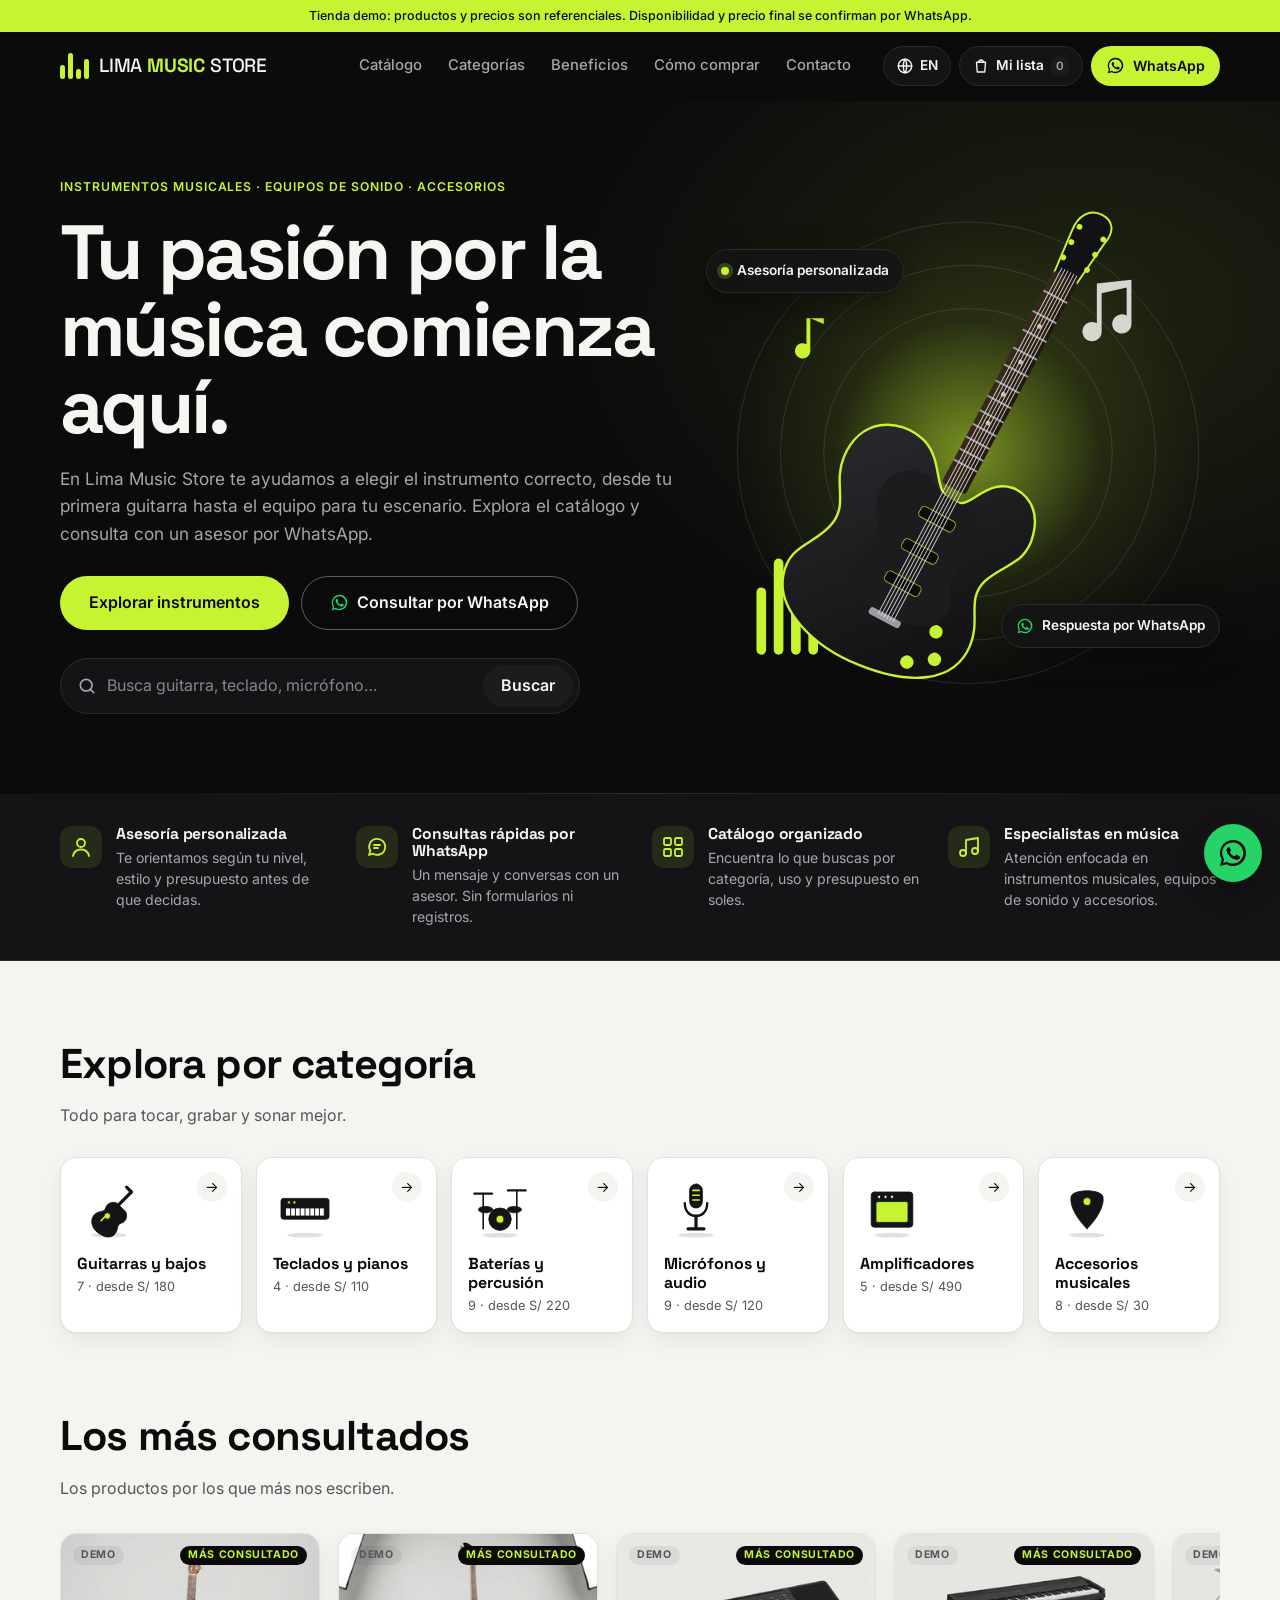
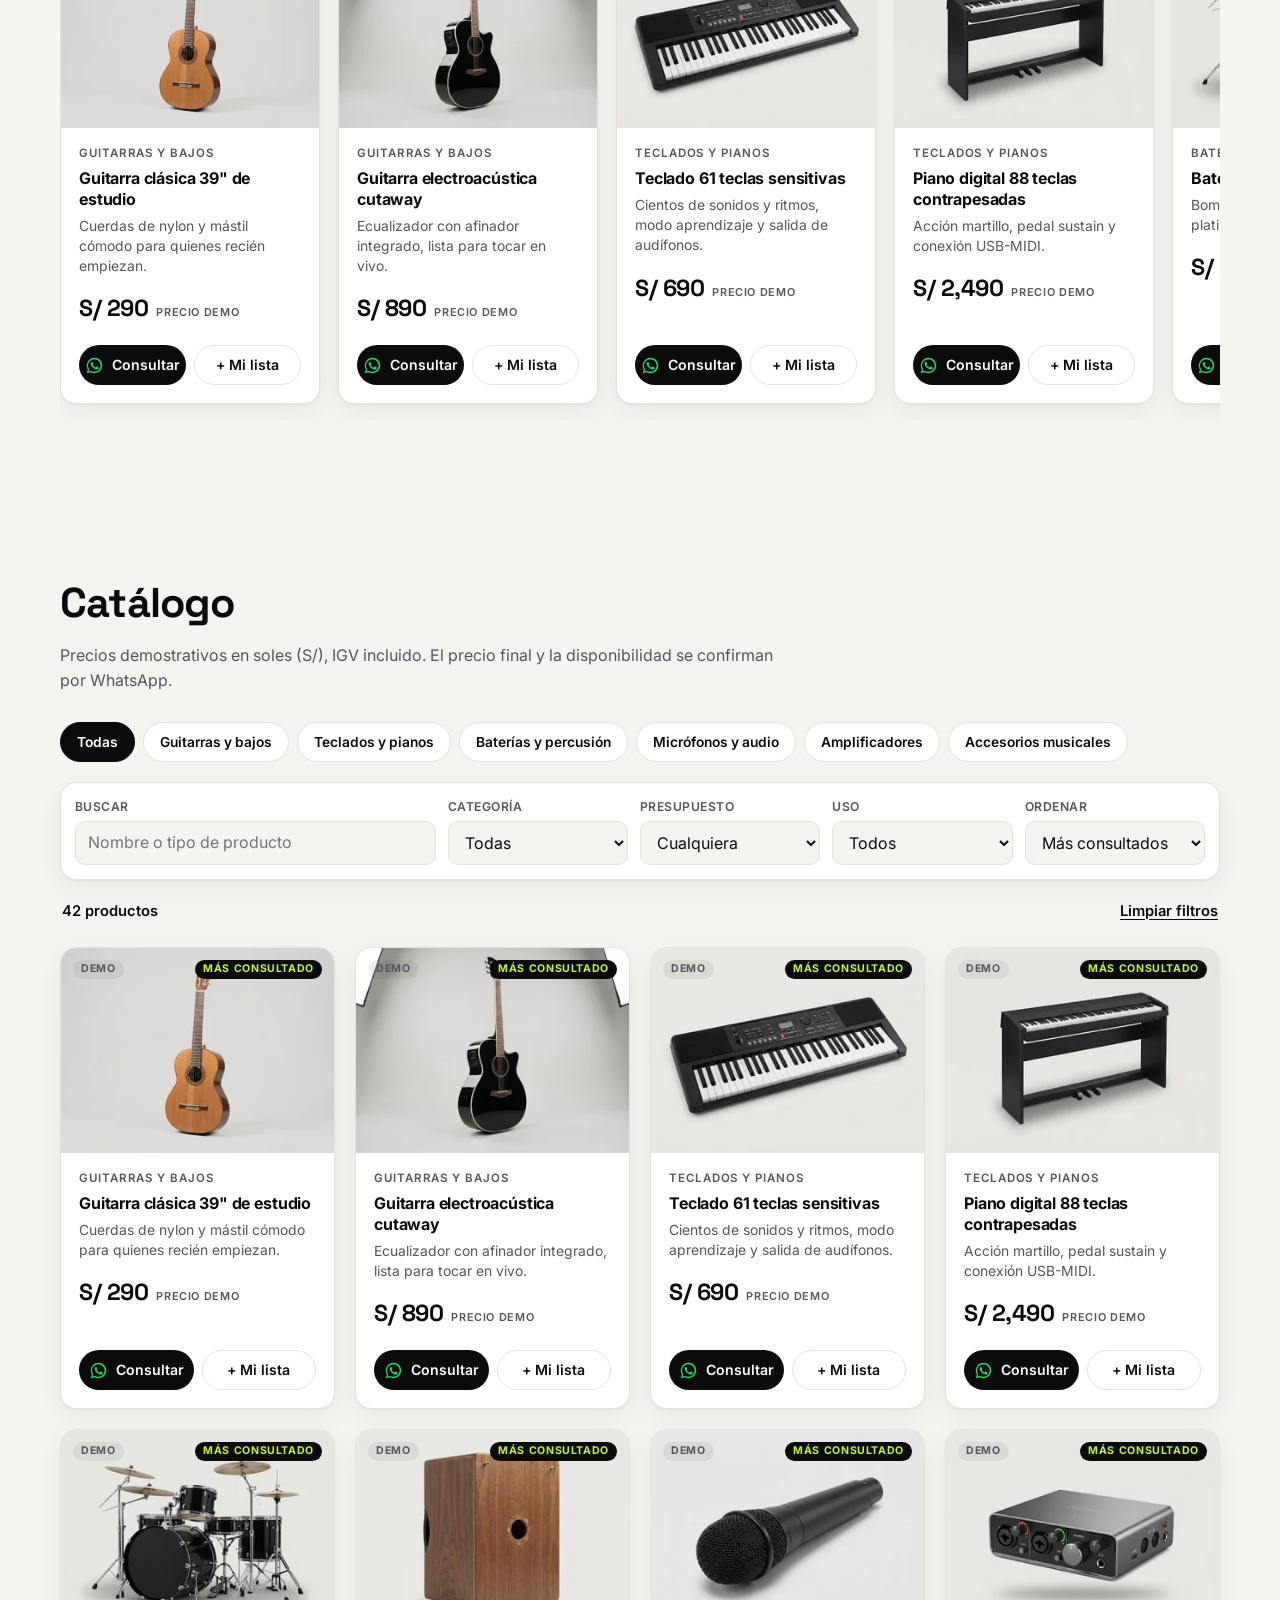
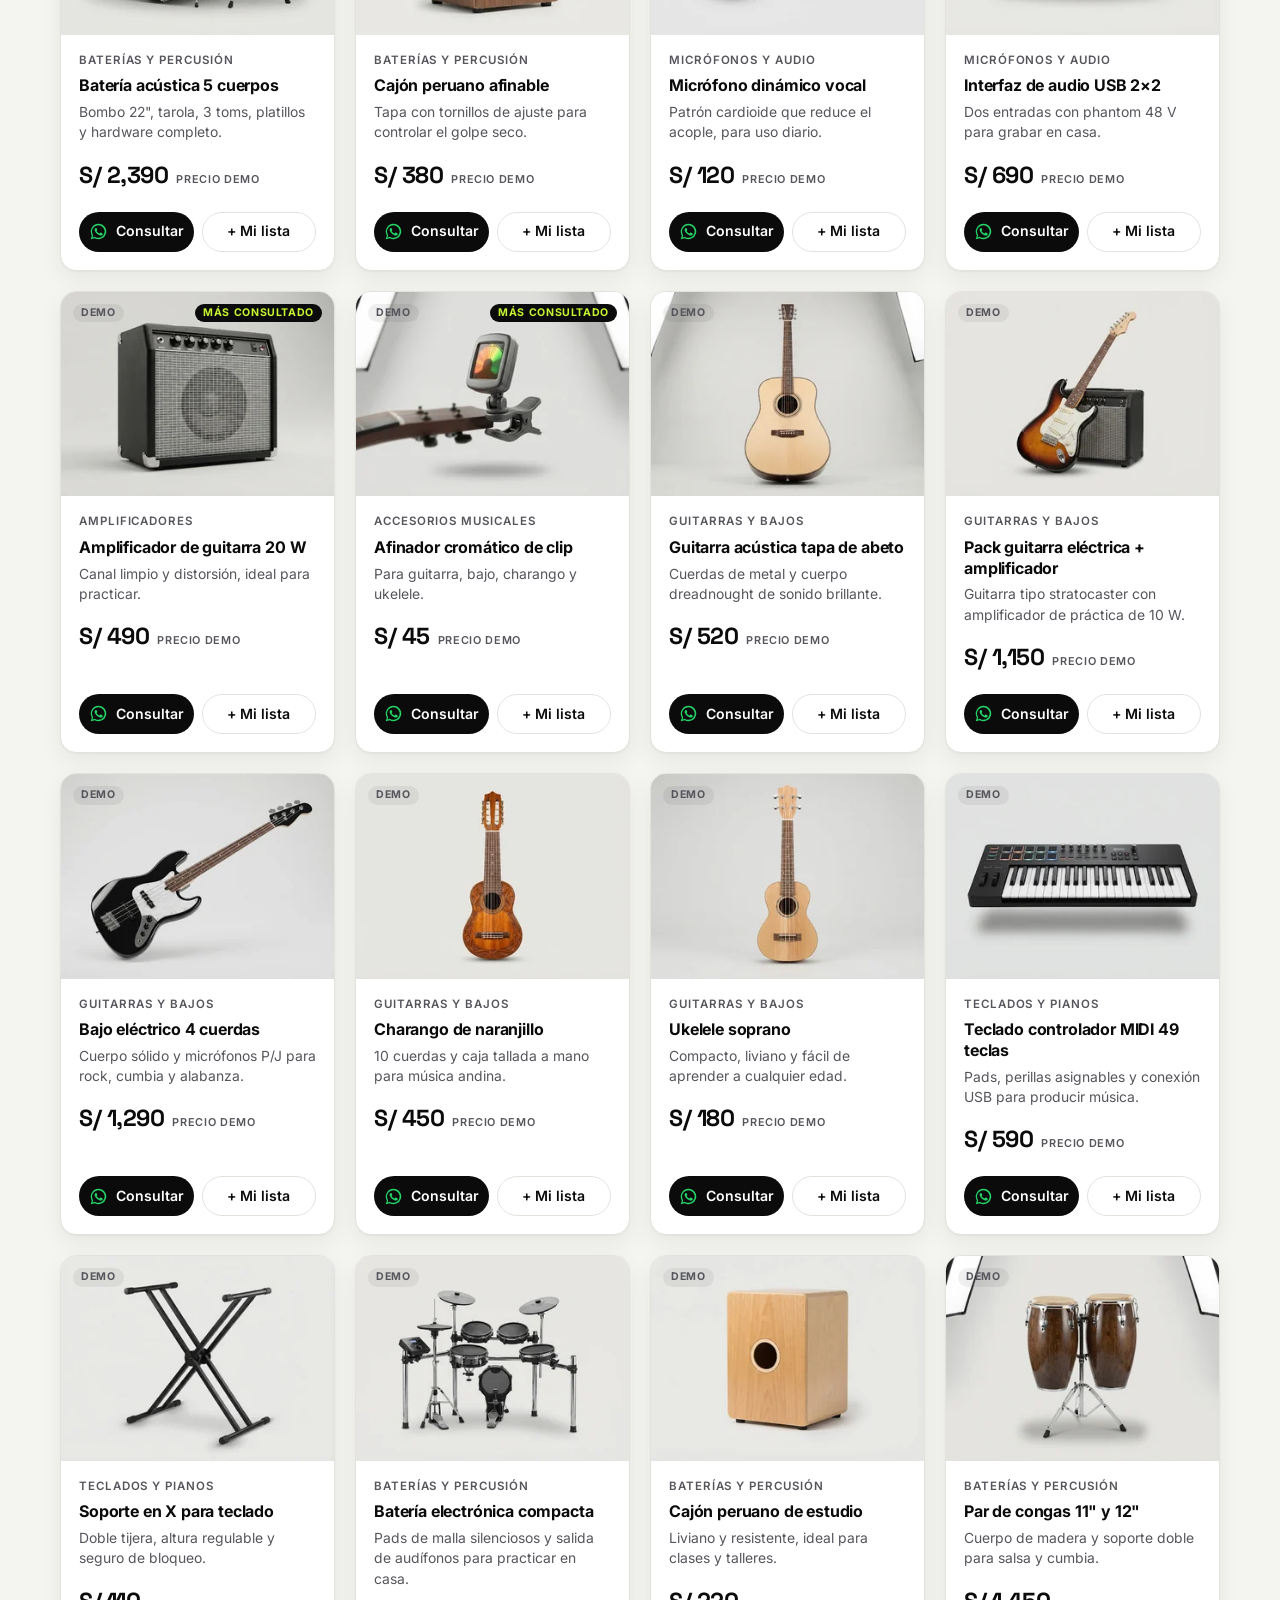
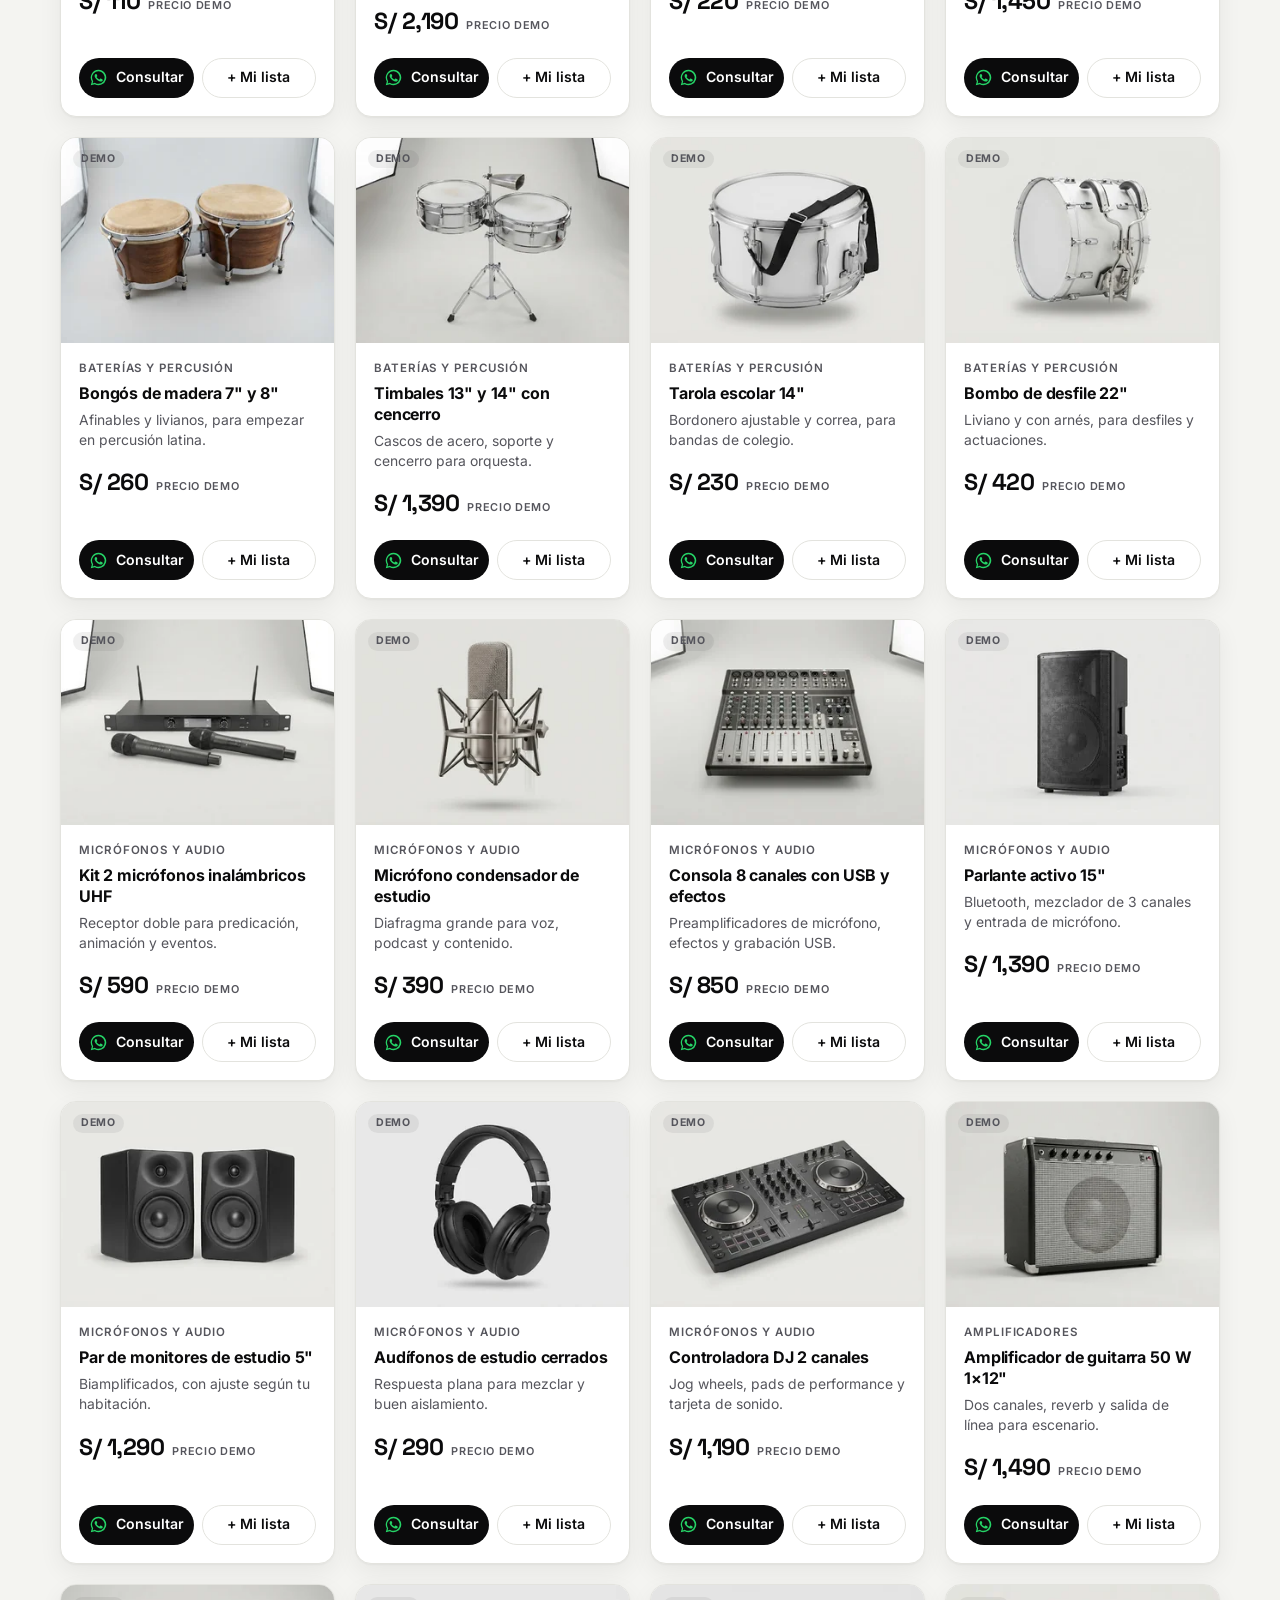
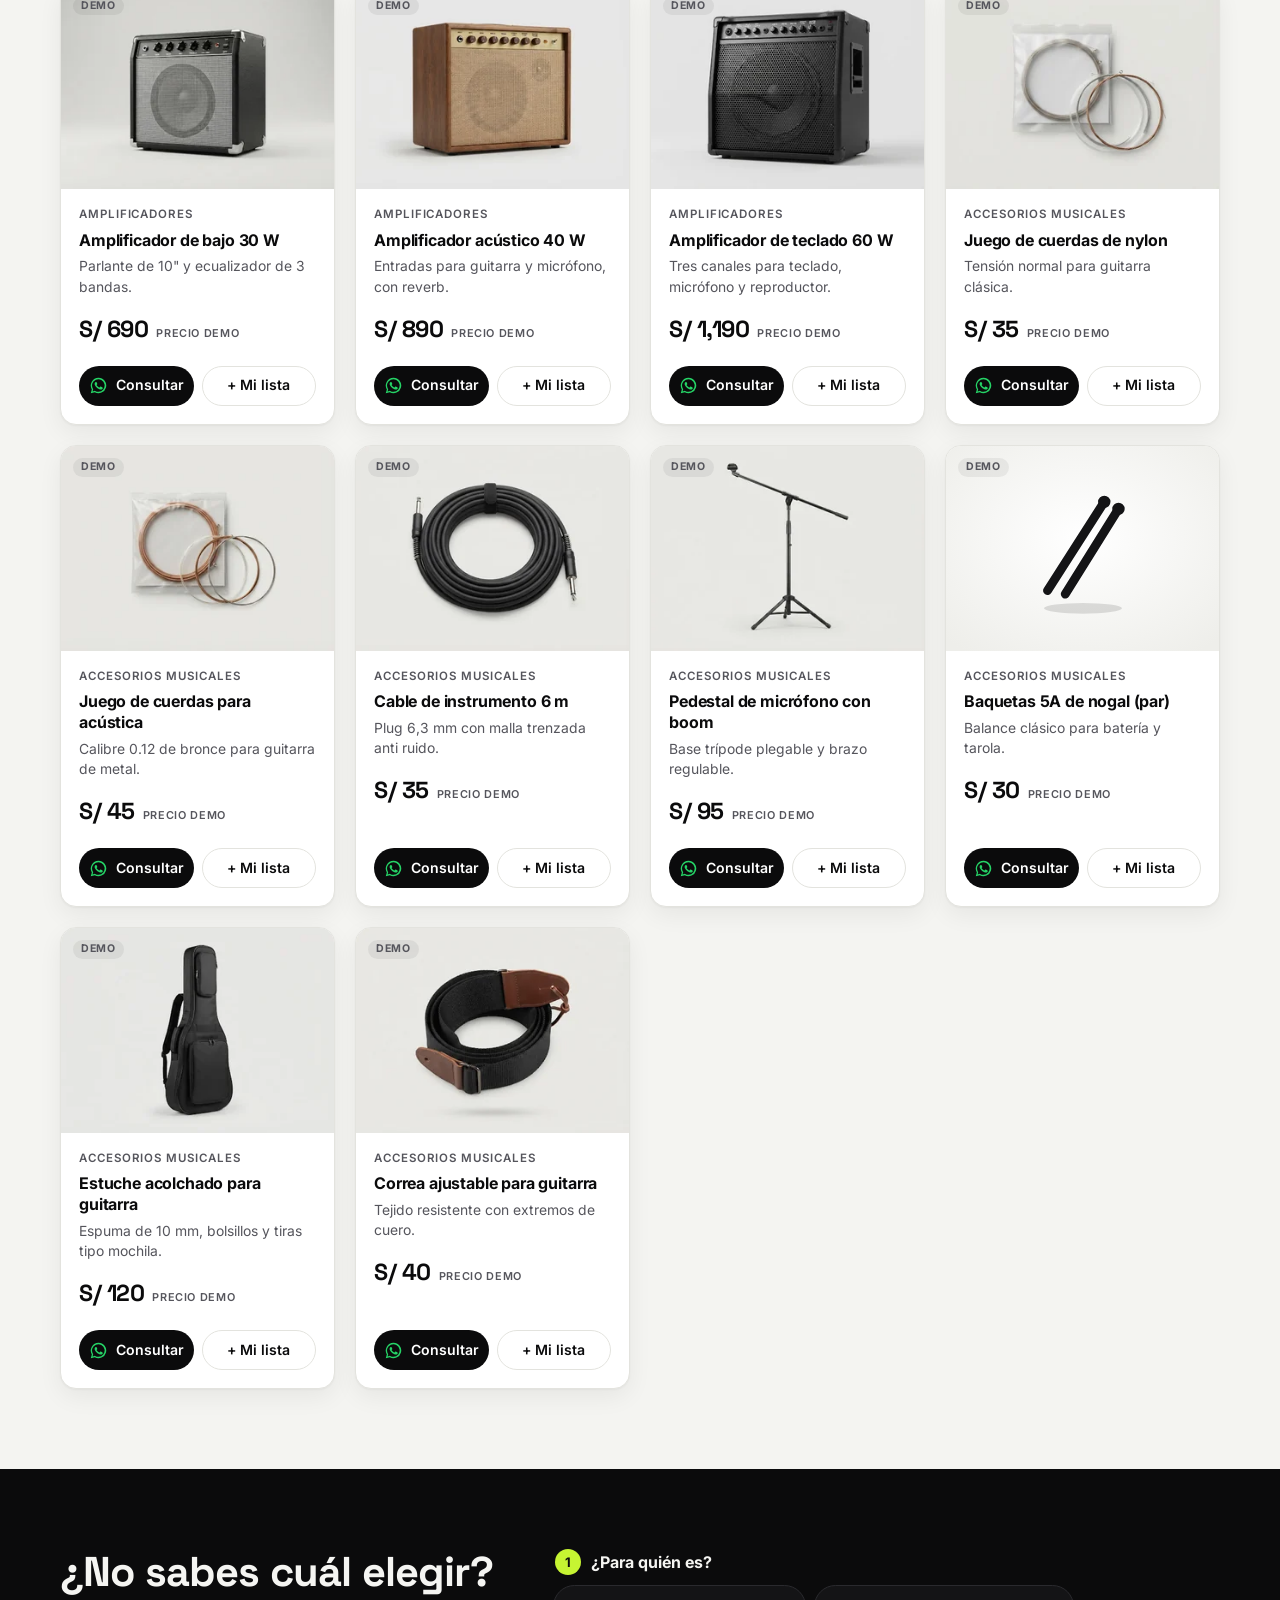
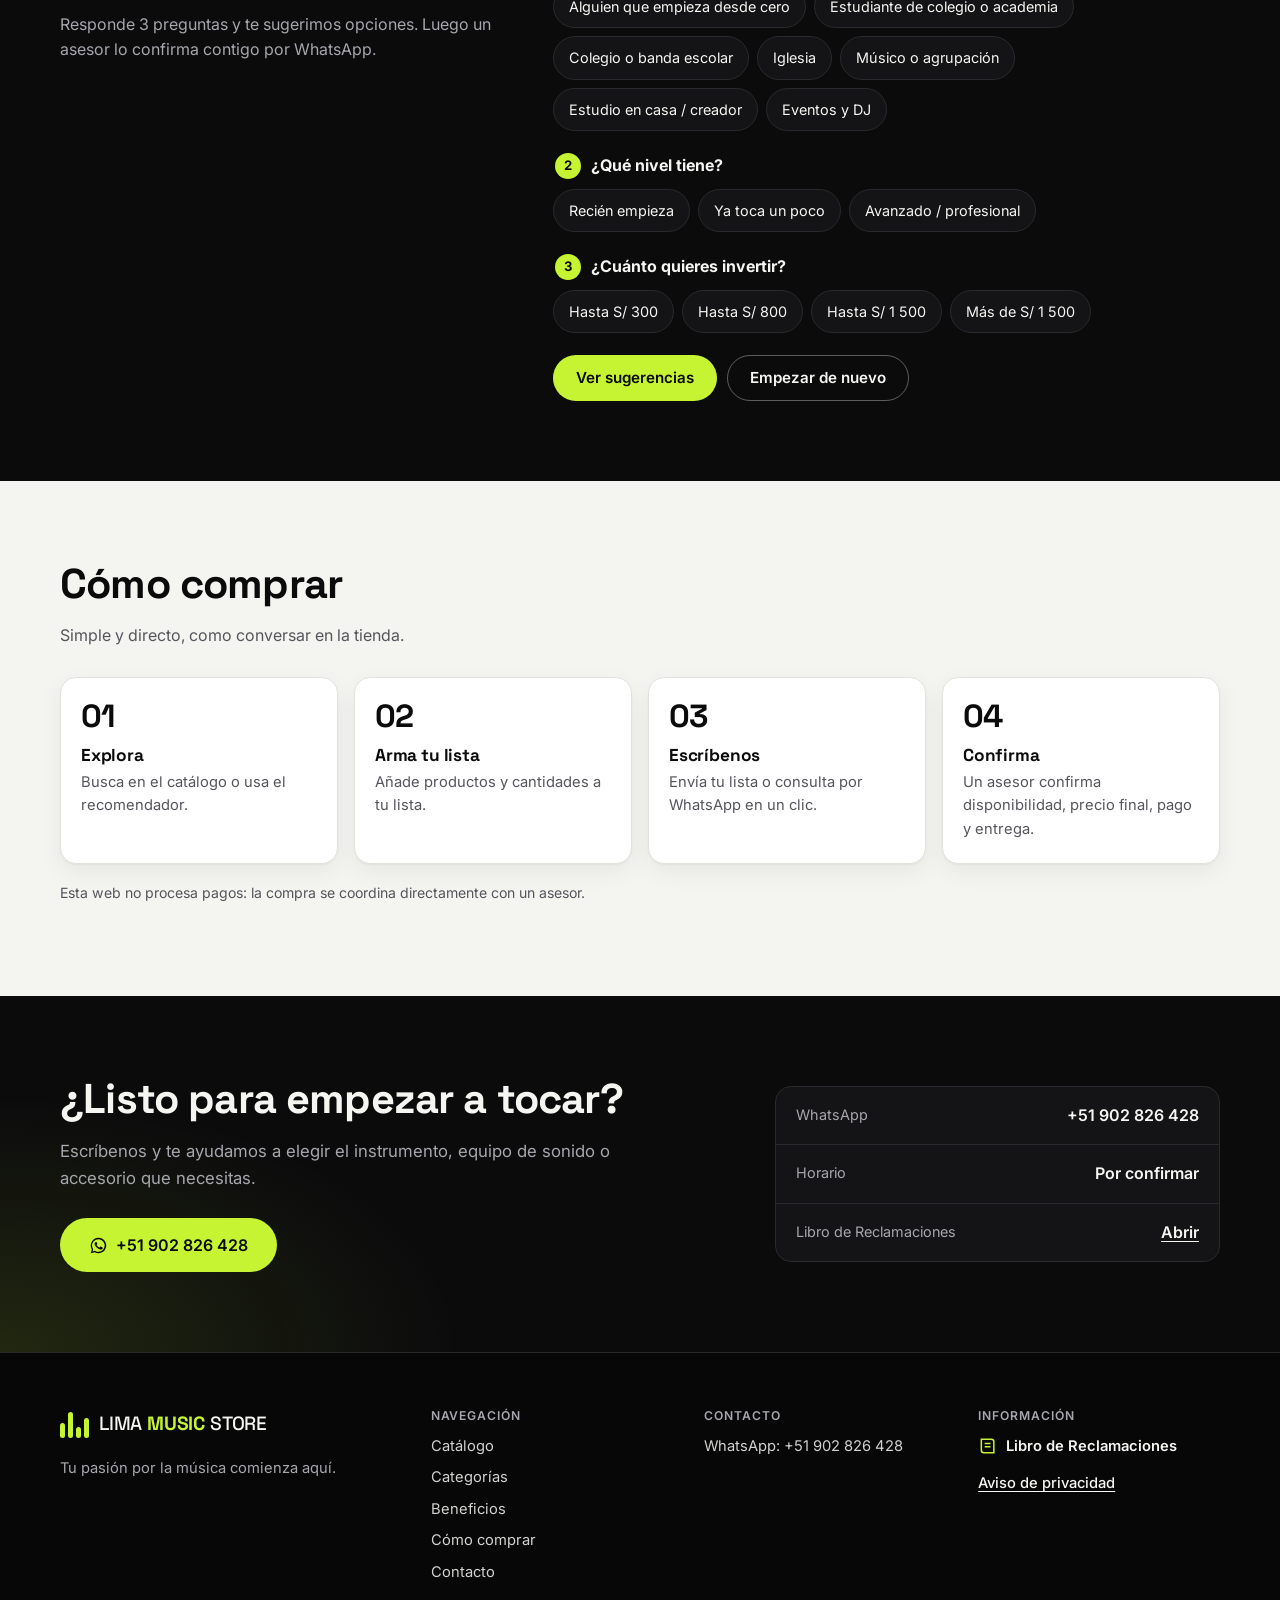
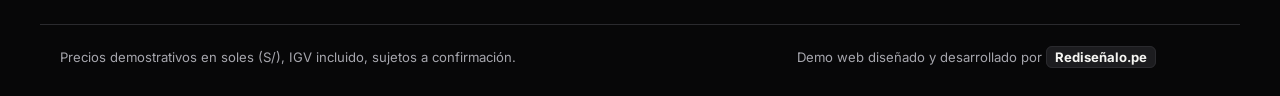
==== redise-alope-limamusicstore-claude-webpage-products-prices-4ewvha/index.html @ 581db960 "Add files via upload" ====
<!doctype html>
<html lang="es" class="no-js">
<head>
  <meta charset="utf-8">
  <meta name="viewport" content="width=device-width, initial-scale=1">
  <title>Lima Music Store · Instrumentos musicales, equipos de sonido y accesorios</title>
  <meta name="description" content="Lima Music Store — Tu pasión por la música comienza aquí. Guitarras, teclados, baterías, micrófonos, amplificadores y accesorios musicales con asesoría personalizada por WhatsApp.">
  <meta name="theme-color" content="#0B0B0C">
  <meta name="color-scheme" content="dark light">
  <link rel="canonical" href="https://sigueelritmo-demo-2026.netlify.app/">

  <!-- Open Graph / redes -->
  <meta property="og:type" content="website">
  <meta property="og:locale" content="es_PE">
  <meta property="og:site_name" content="Lima Music Store">
  <meta property="og:title" content="Lima Music Store — Tu pasión por la música comienza aquí">
  <meta property="og:description" content="Instrumentos musicales, equipos de sonido y accesorios musicales. Explora el catálogo y consulta por WhatsApp.">
  <meta property="og:url" content="https://sigueelritmo-demo-2026.netlify.app/">
  <meta property="og:image" content="https://sigueelritmo-demo-2026.netlify.app/img/og-image.png">
  <meta property="og:image:width" content="1200">
  <meta property="og:image:height" content="630">
  <meta property="og:image:alt" content="Lima Music Store — Tu pasión por la música comienza aquí">
  <meta name="twitter:card" content="summary_large_image">

  <link rel="icon" href="img/favicon.svg" type="image/svg+xml">
  <link rel="preconnect" href="https://fonts.googleapis.com">
  <link rel="preconnect" href="https://fonts.gstatic.com" crossorigin>
  <link rel="stylesheet" href="https://fonts.googleapis.com/css2?family=Inter:wght@400;500;600;700&family=Space+Grotesk:wght@500;700&display=swap">
  <link rel="stylesheet" href="css/styles.css">

  <script type="application/ld+json">
  {
    "@context": "https://schema.org",
    "@type": "MusicStore",
    "name": "Lima Music Store",
    "slogan": "Tu pasión por la música comienza aquí",
    "description": "Tienda de instrumentos musicales, equipos de sonido y accesorios musicales con asesoría por WhatsApp.",
    "url": "https://sigueelritmo-demo-2026.netlify.app/",
    "telephone": "+51 902 826 428",
    "currenciesAccepted": "PEN",
    "areaServed": "PE"
  }
  </script>
</head>
<body>
  <a class="skip" href="#catalogo" data-i18n="nav.catalog">Catálogo</a>

  <p class="demo-bar" role="note" data-i18n="demo.bar">Tienda demo: productos y precios son referenciales.</p>

  <header class="site-header">
    <div class="wrap header-inner">
      <a class="brand" href="#inicio" aria-label="Lima Music Store, inicio">
        <span class="brand-mark" aria-hidden="true"><i></i><i></i><i></i><i></i></span>
        <span class="brand-text">Lima <b>Music</b> Store</span>
      </a>

      <nav class="main-nav" id="main-nav" aria-label="Principal">
        <a href="#catalogo" data-i18n="nav.catalog">Catálogo</a>
        <a href="#categorias" data-i18n="nav.categories">Categorías</a>
        <a href="#beneficios" data-i18n="nav.benefits">Beneficios</a>
        <a href="#como-comprar" data-i18n="nav.how">Cómo comprar</a>
        <a href="#contacto" data-i18n="nav.contact">Contacto</a>
      </nav>

      <div class="header-actions">
        <button class="icon-btn lang-btn" id="lang-btn" type="button" data-i18n-aria="lang.aria" aria-label="Switch to English">
          <svg viewBox="0 0 24 24" aria-hidden="true"><circle cx="12" cy="12" r="9"/><path d="M3 12h18M12 3c3 3.5 3 14.5 0 18M12 3c-3 3.5-3 14.5 0 18"/></svg>
          <span data-i18n="lang.switch">EN</span>
        </button>
        <button class="icon-btn list-btn" id="list-btn" type="button" aria-haspopup="dialog">
          <svg viewBox="0 0 24 24" aria-hidden="true"><path d="M6 7h12l-1 13H7z"/><path d="M9 7a3 3 0 0 1 6 0"/></svg>
          <span class="list-label" data-i18n="nav.list">Mi lista</span>
          <span class="badge" id="list-count">0</span>
        </button>
        <a class="btn btn-acento btn-sm head-wa" href="https://wa.me/51902826428?text=%C2%A1Hola%2C%20Lima%20Music%20Store%21%20Me%20interesa%20un%20instrumento%20musical%20y%20quisiera%20recibir%20m%C3%A1s%20informaci%C3%B3n." data-wa="general" target="_blank" rel="noopener">
          <svg viewBox="0 0 32 32" aria-hidden="true"><use href="#wa-glyph"/></svg>
          <span data-i18n="nav.wa">WhatsApp</span>
        </a>
        <button class="icon-btn menu-btn" id="menu-btn" type="button" aria-expanded="false" aria-controls="main-nav">
          <svg viewBox="0 0 24 24" aria-hidden="true"><path d="M4 7h16M4 12h16M4 17h16"/></svg>
          <span class="sr-only" data-i18n="nav.menu">Menú</span>
        </button>
      </div>
    </div>
  </header>

  <main>
    <!-- Hero -->
    <section class="hero" id="inicio" aria-labelledby="hero-title">
      <div class="wrap hero-inner">
        <div class="hero-copy">
          <p class="kicker" data-i18n="hero.kicker">Instrumentos musicales · Equipos de sonido · Accesorios</p>
          <h1 id="hero-title" data-i18n="hero.title">Tu pasión por la música comienza aquí.</h1>
          <p class="hero-sub" data-i18n="hero.sub">En Lima Music Store te ayudamos a elegir el instrumento correcto.</p>
          <div class="hero-ctas">
            <a class="btn btn-acento btn-lg" href="#catalogo" data-i18n="hero.cta1">Explorar instrumentos</a>
            <a class="btn btn-ghost btn-lg" href="https://wa.me/51902826428?text=%C2%A1Hola%2C%20Lima%20Music%20Store%21%20Me%20interesa%20un%20instrumento%20musical%20y%20quisiera%20recibir%20m%C3%A1s%20informaci%C3%B3n." data-wa="general" target="_blank" rel="noopener">
              <svg viewBox="0 0 32 32" aria-hidden="true"><use href="#wa-glyph"/></svg>
              <span data-i18n="hero.cta2">Consultar por WhatsApp</span>
            </a>
          </div>
          <form class="hero-search" id="hero-search" role="search">
            <svg viewBox="0 0 24 24" aria-hidden="true"><circle cx="11" cy="11" r="7"/><path d="M20 20l-4-4"/></svg>
            <input type="search" id="hero-q" data-i18n-ph="hero.search" placeholder="Busca guitarra, teclado, micrófono…" aria-label="Buscar productos">
            <button type="submit" data-i18n="hero.searchBtn">Buscar</button>
          </form>
        </div>

        <div class="hero-visual" aria-hidden="true">
          <svg class="hero-art" viewBox="0 0 520 560" role="presentation">
            <defs>
              <radialGradient id="hg-glow" cx="50%" cy="50%" r="50%">
                <stop offset="0" stop-color="#C6F432" stop-opacity=".55"/>
                <stop offset=".55" stop-color="#C6F432" stop-opacity=".08"/>
                <stop offset="1" stop-color="#C6F432" stop-opacity="0"/>
              </radialGradient>
              <linearGradient id="hg-body" x1="0" y1="0" x2="1" y2="1">
                <stop offset="0" stop-color="#2A2A2E"/>
                <stop offset="1" stop-color="#0E0E10"/>
              </linearGradient>
              <linearGradient id="hg-neck" x1="0" x2="1">
                <stop offset="0" stop-color="#3A2A1C"/>
                <stop offset="1" stop-color="#22180F"/>
              </linearGradient>
            </defs>
            <circle cx="260" cy="290" r="250" fill="url(#hg-glow)"/>
            <g fill="none" stroke="#F5F5F2" stroke-opacity=".12">
              <circle cx="260" cy="290" r="150"/><circle cx="260" cy="290" r="195"/><circle cx="260" cy="290" r="240"/>
            </g>
            <!-- Ecualizador -->
            <g fill="#C6F432">
              <rect class="eq" x="40" y="430" width="10" height="70" rx="5"/>
              <rect class="eq" x="58" y="400" width="10" height="100" rx="5"/>
              <rect class="eq" x="76" y="445" width="10" height="55" rx="5"/>
              <rect class="eq" x="94" y="415" width="10" height="85" rx="5"/>
            </g>
            <!-- Guitarra eléctrica -->
            <g transform="rotate(28 260 290)">
              <path d="M247 36c-2-18 6-30 20-30s20 10 16 26l-6 50h-26z" fill="#121214" stroke="#C6F432" stroke-width="2"/>
              <g fill="#C6F432"><circle cx="252" cy="28" r="3"/><circle cx="252" cy="46" r="3"/><circle cx="252" cy="64" r="3"/><circle cx="280" cy="28" r="3"/><circle cx="280" cy="46" r="3"/><circle cx="280" cy="64" r="3"/></g>
              <rect x="250" y="80" width="28" height="250" rx="4" fill="url(#hg-neck)"/>
              <g stroke="#9C9CA3" stroke-width="2">
                <path d="M250 104h28M250 128h28M250 150h28M250 171h28M250 191h28M250 210h28M250 228h28M250 245h28M250 261h28M250 276h28M250 290h28M250 303h28"/>
              </g>
              <g fill="#F5F5F2" fill-opacity=".7"><circle cx="264" cy="139" r="2.5"/><circle cx="264" cy="181" r="2.5"/><circle cx="264" cy="219" r="2.5"/><circle cx="264" cy="253" r="2.5"/></g>
              <path d="M214 300c-36-10-70 12-66 54 3 30 26 40 22 66-4 28-30 40-20 72 10 34 60 52 114 46 56-6 96-30 92-72-3-30-26-40-18-66 8-24 30-36 22-66-8-34-40-42-58-26-16 14-14 34-34 34-22 0-26-32-54-42z" fill="url(#hg-body)" stroke="#C6F432" stroke-width="2.5"/>
              <path d="M236 330c-24 0-40 16-38 40 2 20 18 26 16 44-2 20-16 32-4 50 14 20 64 22 92 8 20-10 22-30 10-46-10-14-6-30 2-44 8-16 0-36-20-40-20-4-34 4-58-12z" fill="#1C1C1F"/>
              <g fill="#0B0B0C" stroke="#C6F432" stroke-opacity=".7"><rect x="244" y="360" width="40" height="12" rx="4"/><rect x="244" y="398" width="40" height="12" rx="4"/><rect x="244" y="436" width="40" height="12" rx="4"/></g>
              <rect x="246" y="478" width="36" height="8" rx="3" fill="#9C9CA3"/>
              <g fill="#C6F432"><circle cx="318" cy="470" r="7"/><circle cx="330" cy="496" r="7"/><circle cx="306" cy="512" r="7"/></g>
              <g stroke="#E8E8E3" stroke-width="1" stroke-opacity=".85">
                <path d="M256 74V482M259.5 74V482M263 74V482M266.5 74V482M270 74V482M273.5 74V482"/>
              </g>
            </g>
            <!-- Notas -->
            <g fill="#F5F5F2">
              <path d="M430 110v46a10 10 0 1 1-5-8.7V118l-26 6v40a10 10 0 1 1-5-8.7V114z" fill-opacity=".85"/>
              <path d="M96 150v34a8 8 0 1 1-4-7V150h18v6z" fill="#C6F432"/>
            </g>
          </svg>
          <span class="hero-chip chip-1"><i class="dot"></i><span data-i18n="hero.chip1">Asesoría personalizada</span></span>
          <span class="hero-chip chip-2"><svg viewBox="0 0 32 32"><use href="#wa-glyph"/></svg><span data-i18n="hero.chip2">Respuesta por WhatsApp</span></span>
        </div>
      </div>
    </section>

    <!-- Beneficios -->
    <section class="benefits" id="beneficios" aria-labelledby="ben-title">
      <div class="wrap">
        <h2 class="sr-only" id="ben-title" data-i18n="ben.title">¿Por qué Lima Music Store?</h2>
        <ul class="ben-grid">
          <li class="ben reveal">
            <svg viewBox="0 0 24 24" aria-hidden="true"><circle cx="12" cy="8" r="4"/><path d="M4 21c1-4.5 4.5-6.5 8-6.5s7 2 8 6.5"/></svg>
            <div><h3 data-i18n="ben1.t">Asesoría personalizada</h3><p data-i18n="ben1.d"></p></div>
          </li>
          <li class="ben reveal">
            <svg viewBox="0 0 24 24" aria-hidden="true"><path d="M4 20l1.3-4A8 8 0 1 1 8 18.7z"/><path d="M9 10h6M9 13h4"/></svg>
            <div><h3 data-i18n="ben2.t">Consultas rápidas por WhatsApp</h3><p data-i18n="ben2.d"></p></div>
          </li>
          <li class="ben reveal">
            <svg viewBox="0 0 24 24" aria-hidden="true"><rect x="3" y="3" width="7" height="7" rx="1.5"/><rect x="14" y="3" width="7" height="7" rx="1.5"/><rect x="3" y="14" width="7" height="7" rx="1.5"/><rect x="14" y="14" width="7" height="7" rx="1.5"/></svg>
            <div><h3 data-i18n="ben3.t">Catálogo organizado</h3><p data-i18n="ben3.d"></p></div>
          </li>
          <li class="ben reveal">
            <svg viewBox="0 0 24 24" aria-hidden="true"><path d="M9 18V5l12-2v13"/><circle cx="6" cy="18" r="3"/><circle cx="18" cy="16" r="3"/></svg>
            <div><h3 data-i18n="ben4.t">Especialistas en música</h3><p data-i18n="ben4.d"></p></div>
          </li>
        </ul>
      </div>
    </section>

    <!-- Categorías -->
    <section class="section section-light" id="categorias" aria-labelledby="cats-title">
      <div class="wrap">
        <div class="section-head">
          <h2 id="cats-title" data-i18n="cats.title">Explora por categoría</h2>
          <p class="section-sub" data-i18n="cats.sub">Todo para tocar, grabar y sonar mejor.</p>
        </div>
        <div class="cat-grid" id="cat-grid"></div>
      </div>
    </section>

    <!-- Más consultados -->
    <section class="section section-light pt-0" aria-labelledby="pop-title">
      <div class="wrap">
        <div class="section-head">
          <h2 id="pop-title" data-i18n="popular.title">Los más consultados</h2>
          <p class="section-sub" data-i18n="popular.sub"></p>
        </div>
        <div class="scroller" id="popular"></div>
      </div>
    </section>

    <!-- Catálogo -->
    <section class="section section-light section-catalog" id="catalogo" aria-labelledby="cat-title">
      <div class="wrap">
        <div class="section-head">
          <h2 id="cat-title" data-i18n="cat.title">Catálogo</h2>
          <p class="section-sub" data-i18n="cat.sub">Precios demostrativos en soles (S/), IGV incluido.</p>
        </div>

        <div class="cat-chips" id="cat-chips" role="group" aria-label="Categorías"></div>

        <div class="filters" id="filters">
          <label class="f f-search"><span data-i18n="f.search">Buscar</span>
            <input type="search" id="f-q" data-i18n-ph="f.searchPh" placeholder="Nombre o tipo de producto">
          </label>
          <label class="f"><span data-i18n="f.cat">Categoría</span>
            <select id="f-cat"></select>
          </label>
          <label class="f"><span data-i18n="f.budget">Presupuesto</span>
            <select id="f-bud"></select>
          </label>
          <label class="f"><span data-i18n="f.use">Uso</span>
            <select id="f-use"></select>
          </label>
          <label class="f"><span data-i18n="f.sort">Ordenar</span>
            <select id="f-sort"></select>
          </label>
        </div>
        <div class="filters-meta">
          <span id="f-count" aria-live="polite"></span>
          <button class="link-btn" id="f-clear" type="button" data-i18n="f.clear">Limpiar filtros</button>
        </div>

        <div class="grid" id="grid"></div>
        <p class="empty" id="grid-empty" hidden data-i18n="f.empty">No hay productos con esos filtros.</p>
      </div>
    </section>

    <!-- Recomendador -->
    <section class="section section-dark" id="recomendador" aria-labelledby="rec-title">
      <div class="wrap rec">
        <div class="rec-head">
          <h2 id="rec-title" data-i18n="rec.title">¿No sabes cuál elegir?</h2>
          <p data-i18n="rec.sub">Responde 3 preguntas y te sugerimos opciones.</p>
        </div>
        <form class="rec-form" id="rec-form">
          <fieldset>
            <legend><span class="num">1</span> <span data-i18n="rec.q1">¿Para quién es?</span></legend>
            <div class="chips" data-name="who"></div>
          </fieldset>
          <fieldset>
            <legend><span class="num">2</span> <span data-i18n="rec.q2">¿Qué nivel tiene?</span></legend>
            <div class="chips" data-name="lvl"></div>
          </fieldset>
          <fieldset>
            <legend><span class="num">3</span> <span data-i18n="rec.q3">¿Cuánto quieres invertir?</span></legend>
            <div class="chips" data-name="bud"></div>
          </fieldset>
          <div class="rec-actions">
            <button class="btn btn-acento" type="submit" data-i18n="rec.go">Ver sugerencias</button>
            <button class="btn btn-ghost" type="reset" data-i18n="rec.reset">Empezar de nuevo</button>
          </div>
        </form>
        <div class="rec-result" id="rec-result" hidden aria-live="polite"></div>
      </div>
    </section>

    <!-- Cómo comprar -->
    <section class="section section-light" id="como-comprar" aria-labelledby="how-title">
      <div class="wrap">
        <div class="section-head">
          <h2 id="how-title" data-i18n="how.title">Cómo comprar</h2>
          <p class="section-sub" data-i18n="how.sub"></p>
        </div>
        <ol class="steps">
          <li class="reveal"><h3 data-i18n="step1.t"></h3><p data-i18n="step1"></p></li>
          <li class="reveal"><h3 data-i18n="step2.t"></h3><p data-i18n="step2"></p></li>
          <li class="reveal"><h3 data-i18n="step3.t"></h3><p data-i18n="step3"></p></li>
          <li class="reveal"><h3 data-i18n="step4.t"></h3><p data-i18n="step4"></p></li>
        </ol>
        <p class="note" data-i18n="how.note"></p>
      </div>
    </section>

    <!-- Contacto -->
    <section class="section section-dark contact-band" id="contacto" aria-labelledby="contact-title">
      <div class="wrap contact">
        <div>
          <h2 id="contact-title" data-i18n="contact.title">¿Listo para empezar a tocar?</h2>
          <p class="contact-sub" data-i18n="contact.sub"></p>
          <a class="btn btn-acento btn-lg" href="https://wa.me/51902826428?text=%C2%A1Hola%2C%20Lima%20Music%20Store%21%20Me%20interesa%20un%20instrumento%20musical%20y%20quisiera%20recibir%20m%C3%A1s%20informaci%C3%B3n." data-wa="general" target="_blank" rel="noopener">
            <svg viewBox="0 0 32 32" aria-hidden="true"><use href="#wa-glyph"/></svg>
            <span>+51 902 826 428</span>
          </a>
        </div>
        <dl class="contact-list">
          <div><dt data-i18n="contact.wa">WhatsApp</dt><dd><a href="https://wa.me/51902826428?text=%C2%A1Hola%2C%20Lima%20Music%20Store%21%20Me%20interesa%20un%20instrumento%20musical%20y%20quisiera%20recibir%20m%C3%A1s%20informaci%C3%B3n." data-wa="general" target="_blank" rel="noopener">+51 902 826 428</a></dd></div>
          <div><dt data-i18n="contact.hours">Horario</dt><dd data-i18n="contact.hoursV">Por confirmar</dd></div>
          <div><dt data-i18n="contact.book">Libro de Reclamaciones</dt><dd><button class="link-btn light" type="button" data-open="book-dialog" data-i18n="contact.bookBtn">Abrir</button></dd></div>
        </dl>
      </div>
    </section>
  </main>

  <footer class="site-footer">
    <div class="wrap footer-grid">
      <div class="footer-brand">
        <a class="brand" href="#inicio">
          <span class="brand-mark" aria-hidden="true"><i></i><i></i><i></i><i></i></span>
          <span class="brand-text">Lima <b>Music</b> Store</span>
        </a>
        <p data-i18n="footer.tagline">Tu pasión por la música comienza aquí.</p>
      </div>
      <nav aria-labelledby="fn-title">
        <h2 class="footer-h" id="fn-title" data-i18n="footer.nav">Navegación</h2>
        <ul>
          <li><a href="#catalogo" data-i18n="nav.catalog">Catálogo</a></li>
          <li><a href="#categorias" data-i18n="nav.categories">Categorías</a></li>
          <li><a href="#beneficios" data-i18n="nav.benefits">Beneficios</a></li>
          <li><a href="#como-comprar" data-i18n="nav.how">Cómo comprar</a></li>
          <li><a href="#contacto" data-i18n="nav.contact">Contacto</a></li>
        </ul>
      </nav>
      <div>
        <h2 class="footer-h" data-i18n="footer.contact">Contacto</h2>
        <ul>
          <li><a href="https://wa.me/51902826428?text=%C2%A1Hola%2C%20Lima%20Music%20Store%21%20Me%20interesa%20un%20instrumento%20musical%20y%20quisiera%20recibir%20m%C3%A1s%20informaci%C3%B3n." data-wa="general" target="_blank" rel="noopener">WhatsApp: +51 902 826 428</a></li>
        </ul>
      </div>
      <div>
        <h2 class="footer-h" data-i18n="footer.legal">Información</h2>
        <ul>
          <li><button class="book-link" type="button" data-open="book-dialog">
            <svg viewBox="0 0 24 24" aria-hidden="true"><path d="M4 4h12a3 3 0 0 1 3 3v13H7a3 3 0 0 1-3-3z"/><path d="M8 9h7M8 13h7"/></svg>
            <span data-i18n="footer.book">Libro de Reclamaciones</span>
          </button></li>
          <li><button class="link-btn light" type="button" data-open="privacy-dialog" data-i18n="footer.privacy">Aviso de privacidad</button></li>
        </ul>
      </div>
    </div>
    <div class="wrap footer-bottom">
      <p data-i18n="footer.prices">Precios demostrativos en soles (S/), IGV incluido, sujetos a confirmación.</p>
      <p class="credit">Demo web diseñado y desarrollado por <strong>Rediseñalo.pe</strong></p>
    </div>
  </footer>

  <!-- WhatsApp flotante -->
  <a class="wa-float" href="https://wa.me/51902826428?text=%C2%A1Hola%2C%20Lima%20Music%20Store%21%20Me%20interesa%20un%20instrumento%20musical%20y%20quisiera%20recibir%20m%C3%A1s%20informaci%C3%B3n." data-wa="general" target="_blank" rel="noopener" data-i18n-aria="wa.float" aria-label="Escríbenos por WhatsApp">
    <svg viewBox="0 0 32 32" aria-hidden="true"><use href="#wa-glyph"/></svg>
  </a>

  <!-- Ficha de producto -->
  <dialog class="dlg dlg-product" id="product-dialog" aria-labelledby="pd-title">
    <button class="dlg-close" type="button" data-close data-i18n-aria="close" aria-label="Cerrar">×</button>
    <div id="pd-body"></div>
  </dialog>

  <!-- Lista de consulta (carrito) -->
  <dialog class="dlg dlg-drawer" id="list-dialog" aria-labelledby="list-title">
    <button class="dlg-close" type="button" data-close data-i18n-aria="close" aria-label="Cerrar">×</button>
    <h2 id="list-title" data-i18n="list.title">Mi lista de consulta</h2>
    <p class="empty" id="list-empty" data-i18n="list.empty"></p>
    <ul class="list-items" id="list-items"></ul>
    <div id="list-form-wrap">
      <div class="list-total"><span data-i18n="list.subtotal">Total referencial</span> <strong id="list-total">S/ 0</strong></div>
      <p class="small" data-i18n="list.subNote"></p>
      <form id="list-form" class="list-form">
        <fieldset>
          <legend data-i18n="list.where">¿Dónde te encuentras?</legend>
          <div class="seg">
            <label><input type="radio" name="zone" value="lima" checked> <span data-i18n="list.zone.lima"></span></label>
            <label><input type="radio" name="zone" value="prov"> <span data-i18n="list.zone.prov"></span></label>
          </div>
          <label class="f" id="district-wrap"><span data-i18n="list.district">Distrito</span>
            <select id="district"></select>
          </label>
          <label class="f" id="city-wrap" hidden><span data-i18n="list.city">Ciudad</span>
            <input type="text" id="city" list="cities" data-i18n-ph="list.cityPh" autocomplete="address-level2">
          </label>
          <datalist id="cities">
            <option>Arequipa</option><option>Trujillo</option><option>Chiclayo</option><option>Piura</option><option>Cusco</option>
            <option>Huancayo</option><option>Iquitos</option><option>Tacna</option><option>Puno</option><option>Juliaca</option>
            <option>Ica</option><option>Cajamarca</option><option>Ayacucho</option><option>Chimbote</option><option>Huánuco</option>
            <option>Pucallpa</option><option>Tarapoto</option><option>Huaraz</option><option>Tumbes</option><option>Moquegua</option>
          </datalist>
        </fieldset>
        <fieldset>
          <legend data-i18n="list.doc">Comprobante que necesitas</legend>
          <div class="seg">
            <label><input type="radio" name="doc" value="boleta" checked> <span data-i18n="list.boleta"></span></label>
            <label><input type="radio" name="doc" value="factura"> <span data-i18n="list.factura"></span></label>
          </div>
        </fieldset>
        <label class="f"><span data-i18n="list.name">Tu nombre (opcional)</span>
          <input type="text" id="cust-name" autocomplete="given-name">
        </label>
        <p class="form-error" id="list-error" hidden data-i18n="list.needLoc"></p>
        <button class="btn btn-wa" type="submit">
          <svg viewBox="0 0 32 32" aria-hidden="true"><use href="#wa-glyph"/></svg>
          <span data-i18n="list.send">Enviar pedido por WhatsApp</span>
        </button>
        <p class="small center" data-i18n="list.hint"></p>
        <button class="link-btn center-block" type="button" id="list-clear" data-i18n="list.clear">Vaciar lista</button>
      </form>
    </div>
  </dialog>

  <dialog class="dlg" id="book-dialog" aria-labelledby="book-title">
    <button class="dlg-close" type="button" data-close data-i18n-aria="close" aria-label="Cerrar">×</button>
    <h2 id="book-title" data-i18n="book.title">Libro de Reclamaciones virtual</h2>
    <p data-i18n="book.d"></p>
    <button class="btn btn-acento" type="button" data-close data-i18n="book.close">Cerrar</button>
  </dialog>

  <dialog class="dlg" id="privacy-dialog" aria-labelledby="privacy-title">
    <button class="dlg-close" type="button" data-close data-i18n-aria="close" aria-label="Cerrar">×</button>
    <h2 id="privacy-title" data-i18n="footer.privacy">Aviso de privacidad</h2>
    <p data-i18n="privacy.d"></p>
    <button class="btn btn-acento" type="button" data-close data-i18n="book.close">Cerrar</button>
  </dialog>

  <div class="toast" id="toast" role="status" aria-live="polite"></div>

  <svg width="0" height="0" style="position:absolute" aria-hidden="true">
    <symbol id="wa-glyph" viewBox="0 0 32 32"><path fill="currentColor" d="M16 3a13 13 0 0 0-11.2 19.6L3 29l6.6-1.7A13 13 0 1 0 16 3zm0 23.6c-2 0-3.9-.5-5.6-1.5l-.4-.2-3.9 1 1-3.8-.3-.4A10.6 10.6 0 1 1 16 26.6zm5.8-7.9c-.3-.2-1.9-.9-2.2-1s-.5-.2-.7.2-.8 1-1 1.2-.4.2-.7.1a8.7 8.7 0 0 1-4.3-3.8c-.3-.6.3-.5 1-1.7.1-.2 0-.4 0-.5l-1-2.4c-.3-.6-.5-.5-.7-.5h-.6c-.2 0-.6.1-.9.4s-1.2 1.1-1.2 2.8 1.2 3.2 1.4 3.5 2.4 3.6 5.8 5c2.1.9 3 1 4 .8.7-.1 1.9-.8 2.2-1.5s.3-1.4.2-1.5-.3-.2-.6-.3z"/></symbol>
  </svg>

  <script src="js/i18n.js" defer></script>
  <script src="js/icons.js" defer></script>
  <script src="js/products.js" defer></script>
  <script src="js/app.js" defer></script>
</body>
</html>
---- redise-alope-limamusicstore-claude-webpage-products-prices-4ewvha/css/styles.css ----
/* =========================================================
   Lima Music Store · Hoja de estilos
   1. Tokens   2. Base   3. Botones   4. Cabecera   5. Hero
   6. Secciones   7. Catálogo   8. Recomendador   9. Pasos y contacto
   10. Pie   11. Diálogos   12. Utilidades   13. Responsive
   ========================================================= */

/* 1. Tokens -------------------------------------------------- */
:root {
  --bg: #0B0B0C;
  --surface: #141416;
  --surface-2: #1C1C1F;
  --line: #2A2A2E;
  --text: #F5F5F2;
  --muted: #A6A6AD;

  --acento: #C6F432;        /* lima vibrante: negro sobre acento 15:1 */
  --acento-hover: #D6FF55;
  --on-acento: #0B0B0C;

  --light: #F4F4F1;
  --card: #FFFFFF;
  --light-line: #E3E3DE;
  --light-text: #0B0B0C;
  --light-muted: #55555C;   /* 7:1 sobre blanco */

  --wa: #25D366;

  /* Ilustraciones de producto */
  --art-ink: #141416;
  --art-accent: #C6F432;
  --art-light: #FFFFFF;
  --art-shadow: rgba(0, 0, 0, .12);

  --radio: 16px;
  --radio-sm: 10px;
  --sombra: 0 1px 2px rgba(0, 0, 0, .04), 0 8px 24px rgba(0, 0, 0, .06);
  --sombra-hover: 0 2px 4px rgba(0, 0, 0, .06), 0 16px 40px rgba(0, 0, 0, .12);

  --f-titulo: "Space Grotesk", "Inter", system-ui, sans-serif;
  --f-texto: "Inter", system-ui, -apple-system, "Segoe UI", Roboto, sans-serif;
  --ease: cubic-bezier(.2, .7, .2, 1);
}

/* 2. Base ---------------------------------------------------- */
*, *::before, *::after { box-sizing: border-box; }
html { scroll-behavior: smooth; scroll-padding-top: 80px; -webkit-text-size-adjust: 100%; }
body { margin: 0; background: var(--bg); color: var(--text); font: 16px/1.6 var(--f-texto); -webkit-font-smoothing: antialiased; }
img, svg { display: block; max-width: 100%; }
button, input, select { font: inherit; color: inherit; }
button { cursor: pointer; }
a { color: inherit; }
h1, h2, h3 { margin: 0 0 .4em; line-height: 1.1; font-family: var(--f-titulo); font-weight: 700; letter-spacing: -.02em; }
h2 { font-size: clamp(1.8rem, 4vw, 2.6rem); }
h3 { font-size: 1.08rem; letter-spacing: -.01em; }
p { margin: 0 0 .8em; }
ul, ol { margin: 0; padding: 0; list-style: none; }
:focus-visible { outline: 3px solid var(--acento); outline-offset: 2px; border-radius: 4px; }
[hidden] { display: none !important; }

.wrap { width: 100%; max-width: 1200px; margin: 0 auto; padding: 0 20px; }
.sr-only { position: absolute; width: 1px; height: 1px; overflow: hidden; clip: rect(0 0 0 0); white-space: nowrap; }
.skip { position: absolute; left: -999px; top: 8px; background: var(--acento); color: var(--on-acento); padding: 8px 12px; z-index: 100; border-radius: 8px; font-weight: 600; }
.skip:focus { left: 8px; }

/* 3. Botones ------------------------------------------------- */
.btn { display: inline-flex; align-items: center; justify-content: center; gap: 8px; min-height: 46px; padding: 10px 22px; border: 1.5px solid transparent; border-radius: 999px; font-weight: 600; font-size: .95rem; text-decoration: none; line-height: 1.2; white-space: nowrap; transition: background .2s, border-color .2s, color .2s, transform .15s var(--ease), box-shadow .2s; }
.btn:active { transform: translateY(1px) scale(.99); }
.btn svg { width: 19px; height: 19px; flex: none; }
.btn-sm { min-height: 40px; padding: 8px 14px; font-size: .88rem; }
.btn-lg { min-height: 54px; padding: 14px 28px; font-size: 1rem; }
.btn-acento { background: var(--acento); color: var(--on-acento); }
.btn-acento:hover { background: var(--acento-hover); box-shadow: 0 8px 24px rgba(198, 244, 50, .25); }
.btn-ghost { border-color: rgba(245, 245, 242, .35); color: var(--text); background: transparent; }
.btn-ghost:hover { border-color: var(--text); background: rgba(245, 245, 242, .06); }
.btn-ghost svg { color: var(--wa); }
.btn-wa { background: var(--light-text); color: #fff; }
.btn-wa svg { color: var(--wa); }
.btn-wa:hover { background: #26262a; }
.btn-outline { background: transparent; border-color: var(--light-line); color: var(--light-text); }
.btn-outline:hover { border-color: var(--light-text); }
.btn-added { background: var(--acento); color: var(--on-acento); border-color: var(--acento); }
.link-btn { background: none; border: 0; padding: 6px 0; color: var(--light-text); font-weight: 600; text-decoration: underline; text-underline-offset: 3px; }
.link-btn.light { color: var(--text); }

/* 4. Cabecera ------------------------------------------------ */
.demo-bar { margin: 0; background: var(--acento); color: var(--on-acento); font-size: .78rem; font-weight: 500; text-align: center; padding: 6px 16px; }
.site-header { position: sticky; top: 0; z-index: 30; background: rgba(11, 11, 12, .82); -webkit-backdrop-filter: saturate(160%) blur(14px); backdrop-filter: saturate(160%) blur(14px); border-bottom: 1px solid transparent; transition: border-color .2s; }
.site-header.scrolled { border-bottom-color: var(--line); }
.header-inner { display: flex; align-items: center; gap: 20px; min-height: 68px; }
.brand { display: inline-flex; align-items: center; gap: 10px; text-decoration: none; white-space: nowrap; }
.brand-mark { display: inline-flex; align-items: flex-end; gap: 3px; height: 26px; }
.brand-mark i { display: block; width: 5px; border-radius: 3px; background: var(--acento); }
.brand-mark i:nth-child(1) { height: 55%; } .brand-mark i:nth-child(2) { height: 100%; }
.brand-mark i:nth-child(3) { height: 40%; } .brand-mark i:nth-child(4) { height: 75%; }
.brand-text { font-family: var(--f-titulo); font-weight: 500; font-size: 1.2rem; letter-spacing: -.01em; text-transform: uppercase; }
.brand-text b { font-weight: 700; color: var(--acento); }
.main-nav { display: flex; gap: 2px; margin-left: auto; }
.main-nav a { text-decoration: none; padding: 8px 12px; border-radius: 8px; font-weight: 500; font-size: .93rem; color: var(--muted); transition: color .2s, background .2s; }
.main-nav a:hover { color: var(--text); background: var(--surface-2); }
.header-actions { display: flex; align-items: center; gap: 8px; }
.icon-btn { display: inline-flex; align-items: center; gap: 6px; min-height: 40px; padding: 6px 12px; border-radius: 999px; border: 1px solid var(--line); background: var(--surface); color: var(--text); font-weight: 600; font-size: .85rem; transition: border-color .2s, background .2s; }
.icon-btn:hover { border-color: var(--muted); }
.icon-btn svg { width: 18px; height: 18px; fill: none; stroke: currentColor; stroke-width: 1.8; stroke-linecap: round; stroke-linejoin: round; }
.badge { min-width: 20px; height: 20px; padding: 0 6px; border-radius: 999px; background: var(--surface-2); color: var(--muted); font-size: .72rem; display: inline-grid; place-items: center; transition: background .2s, color .2s; }
.badge.on { background: var(--acento); color: var(--on-acento); }
.menu-btn { display: none; padding: 6px 10px; }

/* 5. Hero ---------------------------------------------------- */
.hero { position: relative; overflow: hidden; background: radial-gradient(70% 90% at 85% 30%, rgba(198, 244, 50, .10), transparent 60%), var(--bg); }
.hero::after { content: ""; position: absolute; inset: auto 0 0; height: 1px; background: linear-gradient(90deg, transparent, var(--line), transparent); }
.hero-inner { display: grid; grid-template-columns: 1.1fr .9fr; align-items: center; gap: 40px; padding-top: 72px; padding-bottom: 80px; }
.kicker { display: inline-block; color: var(--acento); font-weight: 600; letter-spacing: .08em; text-transform: uppercase; font-size: .76rem; margin-bottom: 18px; }
.hero h1 { font-size: clamp(2.6rem, 6.4vw, 4.8rem); line-height: 1; letter-spacing: -.035em; margin-bottom: 20px; max-width: 12ch; }
.hero-sub { font-size: 1.08rem; color: var(--muted); max-width: 36em; margin-bottom: 28px; }
.hero-ctas { display: flex; flex-wrap: wrap; gap: 12px; margin-bottom: 28px; }
.hero-search { display: flex; align-items: center; gap: 8px; max-width: 520px; padding: 6px 6px 6px 16px; border-radius: 999px; background: var(--surface); border: 1px solid var(--line); transition: border-color .2s; }
.hero-search:focus-within { border-color: var(--muted); }
.hero-search > svg { width: 20px; height: 20px; flex: none; fill: none; stroke: var(--muted); stroke-width: 2; stroke-linecap: round; }
.hero-search input { flex: 1; min-width: 0; min-height: 42px; border: 0; background: transparent; color: var(--text); outline: none; }
.hero-search input::placeholder { color: #85858c; }
.hero-search button { min-height: 42px; padding: 0 18px; border: 0; border-radius: 999px; background: var(--surface-2); color: var(--text); font-weight: 600; }
.hero-search button:hover { background: var(--line); }
.hero-copy { min-width: 0; }
.hero-visual { position: relative; min-width: 0; }
.hero-art { width: 100%; max-width: 500px; margin: 0 auto; }
.hero-art .eq { transform-box: fill-box; transform-origin: bottom; animation: eq 1.6s ease-in-out infinite alternate; }
.hero-art .eq:nth-child(2) { animation-delay: -.4s; } .hero-art .eq:nth-child(3) { animation-delay: -.8s; } .hero-art .eq:nth-child(4) { animation-delay: -1.2s; }
@keyframes eq { from { transform: scaleY(.45); } to { transform: scaleY(1); } }
.hero-chip { position: absolute; display: inline-flex; align-items: center; gap: 8px; padding: 10px 14px; border-radius: 999px; background: rgba(20, 20, 22, .85); border: 1px solid var(--line); -webkit-backdrop-filter: blur(8px); backdrop-filter: blur(8px); font-size: .85rem; font-weight: 600; box-shadow: 0 10px 30px rgba(0, 0, 0, .35); animation: float 6s ease-in-out infinite; }
.hero-chip svg { width: 18px; height: 18px; color: var(--wa); }
.hero-chip .dot { width: 8px; height: 8px; border-radius: 50%; background: var(--acento); box-shadow: 0 0 0 4px rgba(198, 244, 50, .2); }
.chip-1 { top: 14%; left: -2%; }
.chip-2 { bottom: 12%; right: 0; animation-delay: -3s; }
@keyframes float { 50% { transform: translateY(-8px); } }

/* 6. Secciones ----------------------------------------------- */
.section { padding: 80px 0; }
.pt-0 { padding-top: 0; }
.section-light { background: var(--light); color: var(--light-text); }
.section-dark { background: var(--bg); color: var(--text); }
.section-head { margin-bottom: 28px; max-width: 46em; }
.section-sub { color: var(--light-muted); margin: 0; }
.section-dark .section-sub, .section-dark p { color: var(--muted); }

/* Beneficios */
.benefits { background: var(--surface); border-bottom: 1px solid var(--line); padding: 32px 0; }
.ben-grid { display: grid; grid-template-columns: repeat(4, 1fr); gap: 24px; }
.ben { display: flex; gap: 14px; align-items: flex-start; }
.ben svg { width: 42px; height: 42px; flex: none; padding: 9px; border-radius: 12px; background: rgba(198, 244, 50, .1); fill: none; stroke: var(--acento); stroke-width: 1.8; stroke-linecap: round; stroke-linejoin: round; }
.ben h3 { font-size: .98rem; margin-bottom: 4px; }
.ben p { margin: 0; color: var(--muted); font-size: .88rem; line-height: 1.5; }

/* Categorías */
.cat-grid { display: grid; grid-template-columns: repeat(6, 1fr); gap: 14px; }
.cat { position: relative; display: flex; flex-direction: column; align-items: flex-start; gap: 4px; padding: 18px 16px 16px; border-radius: var(--radio); border: 1px solid var(--light-line); background: var(--card); color: var(--light-text); text-align: left; box-shadow: var(--sombra); transition: transform .25s var(--ease), box-shadow .25s, border-color .25s; }
.cat:hover { transform: translateY(-4px); box-shadow: var(--sombra-hover); border-color: var(--light-text); }
.cat-art { width: 64px; height: 64px; margin-bottom: 10px; }
.cat-name { font-family: var(--f-titulo); font-weight: 700; font-size: 1rem; line-height: 1.2; }
.cat-meta { font-size: .8rem; color: var(--light-muted); }
.cat-arrow { position: absolute; top: 14px; right: 14px; width: 30px; height: 30px; display: grid; place-items: center; border-radius: 50%; background: var(--light); font-size: .9rem; transition: background .2s, transform .25s var(--ease); }
.cat:hover .cat-arrow { background: var(--acento); transform: translateX(2px); }

/* 7. Catálogo ------------------------------------------------ */
.grid { display: grid; grid-template-columns: repeat(auto-fill, minmax(250px, 1fr)); gap: 20px; }
.scroller { display: grid; grid-auto-flow: column; grid-auto-columns: minmax(260px, 1fr); gap: 18px; overflow-x: auto; padding: 4px 2px 16px; scroll-snap-type: x mandatory; scrollbar-width: thin; }
.scroller .card { scroll-snap-align: start; }
.card { display: flex; flex-direction: column; background: var(--card); color: var(--light-text); border: 1px solid var(--light-line); border-radius: var(--radio); overflow: hidden; box-shadow: var(--sombra); transition: transform .25s var(--ease), box-shadow .25s; }
.card:hover { transform: translateY(-4px); box-shadow: var(--sombra-hover); }
.card-media { position: relative; display: grid; place-items: center; aspect-ratio: 4 / 3; border: 0; padding: 22px; background: radial-gradient(70% 70% at 50% 45%, #FFFFFF 0%, #EEEEEA 100%); }
.card-media .art { width: 62%; max-width: 170px; transition: transform .4s var(--ease); }
.card-media.has-photo { padding: 0; background: #E7E7E5; overflow: hidden; }
.card-media .photo { width: 100%; height: 100%; max-width: none; object-fit: cover; transition: transform .5s var(--ease); }
.card:hover .card-media .photo { transform: scale(1.04); }
.card:hover .card-media .art { transform: scale(1.06); }
.tag { position: absolute; font-size: .66rem; font-weight: 700; padding: 4px 8px; border-radius: 999px; text-transform: uppercase; letter-spacing: .06em; line-height: 1; }
.tag-demo { top: 12px; left: 12px; background: rgba(11, 11, 12, .06); color: var(--light-muted); }
.tag-pop { top: 12px; right: 12px; background: var(--light-text); color: var(--acento); }
.tag-inline { font-size: .72rem; background: var(--light); padding: 2px 8px; border-radius: 999px; }
.card-body { display: flex; flex-direction: column; gap: 4px; padding: 16px 18px 18px; flex: 1; }
.card-cat { margin: 0; font-size: .72rem; color: var(--light-muted); text-transform: uppercase; letter-spacing: .08em; font-weight: 600; }
.card-title { font-family: var(--f-texto); font-size: 1rem; font-weight: 700; margin: 2px 0 0; line-height: 1.3; }
.card-title button { all: unset; cursor: pointer; }
.card-title button:hover { text-decoration: underline; text-underline-offset: 3px; }
.card-title button:focus-visible { outline: 3px solid var(--light-text); outline-offset: 2px; }
.card-desc { margin: 2px 0 0; font-size: .87rem; color: var(--light-muted); line-height: 1.45; }
.price { margin: 10px 0 14px; display: flex; align-items: baseline; gap: 8px; flex-wrap: wrap; }
.price strong { font-family: var(--f-titulo); font-size: 1.45rem; letter-spacing: -.02em; }
.price-label { font-size: .68rem; color: var(--light-muted); text-transform: uppercase; letter-spacing: .06em; font-weight: 600; }
.price.big strong { font-size: 2.1rem; }
.card-actions { display: grid; grid-template-columns: 1fr 1fr; gap: 8px; margin-top: auto; }

/* Filtros */
.cat-chips { display: flex; gap: 8px; overflow-x: auto; padding-bottom: 6px; margin-bottom: 14px; scrollbar-width: none; }
.cat-chips::-webkit-scrollbar { display: none; }
.cchip { flex: none; padding: 8px 16px; border-radius: 999px; border: 1px solid var(--light-line); background: var(--card); color: var(--light-text); font-weight: 600; font-size: .86rem; transition: background .2s, border-color .2s, color .2s; }
.cchip:hover { border-color: var(--light-text); }
.cchip.on { background: var(--light-text); color: var(--card); border-color: var(--light-text); }
.filters { display: grid; grid-template-columns: 2fr repeat(4, 1fr); gap: 12px; background: var(--card); border: 1px solid var(--light-line); border-radius: var(--radio); padding: 14px; box-shadow: var(--sombra); }
.f { display: flex; flex-direction: column; gap: 4px; font-size: .76rem; font-weight: 600; color: var(--light-muted); text-transform: uppercase; letter-spacing: .04em; }
.f input, .f select { min-height: 44px; padding: 0 12px; border: 1px solid var(--light-line); border-radius: var(--radio-sm); background: var(--light); color: var(--light-text); font-size: 1rem; font-weight: 400; text-transform: none; letter-spacing: 0; width: 100%; }
.f input:focus, .f select:focus { border-color: var(--light-text); outline: none; box-shadow: 0 0 0 3px rgba(11, 11, 12, .1); }
.filters-meta { display: flex; justify-content: space-between; align-items: center; margin: 14px 2px 18px; font-weight: 600; font-size: .92rem; }
.empty { color: var(--light-muted); padding: 16px 0; }

/* 8. Recomendador -------------------------------------------- */
.rec { display: grid; grid-template-columns: .8fr 1.2fr; gap: 48px; align-items: start; }
.rec-form fieldset { border: 0; padding: 0; margin: 0 0 22px; }
.rec-form legend { font-weight: 700; margin-bottom: 10px; display: flex; gap: 10px; align-items: center; }
.num { display: inline-grid; place-items: center; width: 26px; height: 26px; border-radius: 50%; background: var(--acento); color: var(--on-acento); font-size: .82rem; }
.chips { display: flex; flex-wrap: wrap; gap: 8px; }
.chip input { position: absolute; opacity: 0; }
.chip span { display: inline-block; padding: 9px 15px; border-radius: 999px; border: 1px solid var(--line); background: var(--surface); cursor: pointer; font-size: .9rem; transition: border-color .2s, background .2s; }
.chip span:hover { border-color: var(--muted); }
.chip input:checked + span { background: var(--acento); color: var(--on-acento); border-color: var(--acento); font-weight: 600; }
.chip input:focus-visible + span { outline: 3px solid var(--text); outline-offset: 2px; }
.rec-actions { display: flex; flex-wrap: wrap; gap: 10px; }
.rec-result { grid-column: 1 / -1; background: var(--surface); border: 1px solid var(--line); border-radius: var(--radio); padding: 24px; }
.rec-result .card p { color: var(--light-muted); }
.rec-result > .btn-wa { background: var(--acento); color: var(--on-acento); }
.rec-result > .btn-wa svg { color: var(--on-acento); }
.rec-result .small { color: var(--muted); }
.grid-rec { grid-template-columns: repeat(auto-fill, minmax(230px, 1fr)); margin-bottom: 14px; }

/* 9. Pasos y contacto ---------------------------------------- */
.steps { display: grid; grid-template-columns: repeat(4, 1fr); gap: 16px; counter-reset: paso; }
.steps li { counter-increment: paso; position: relative; background: var(--card); border: 1px solid var(--light-line); border-radius: var(--radio); padding: 22px 20px; box-shadow: var(--sombra); }
.steps li::before { content: "0" counter(paso); display: block; font-family: var(--f-titulo); font-weight: 700; font-size: 2rem; letter-spacing: -.03em; line-height: 1; margin-bottom: 14px; color: var(--light-text); -webkit-text-stroke: 0; }
.steps li:first-child::before { color: var(--light-text); }
.steps h3 { margin-bottom: 6px; }
.steps p { margin: 0; color: var(--light-muted); font-size: .92rem; }
.note { margin-top: 18px; font-size: .88rem; color: var(--light-muted); }
.contact-band { background: radial-gradient(60% 120% at 0% 100%, rgba(198, 244, 50, .12), transparent 60%), var(--bg); }
.contact { display: grid; grid-template-columns: 1.2fr .8fr; gap: 48px; align-items: center; }
.contact-sub { font-size: 1.05rem; max-width: 34em; margin-bottom: 26px; }
.contact-list { display: grid; gap: 0; margin: 0; border: 1px solid var(--line); border-radius: var(--radio); background: var(--surface); }
.contact-list > div { display: flex; justify-content: space-between; gap: 16px; padding: 16px 20px; border-bottom: 1px solid var(--line); }
.contact-list > div:last-child { border-bottom: 0; }
.contact-list dt { color: var(--muted); font-size: .9rem; }
.contact-list dd { margin: 0; font-weight: 600; text-align: right; }
.contact-list dd a { text-decoration: none; }
.contact-list dd a:hover { color: var(--acento); }
.contact-list .link-btn { padding: 0; }

/* 10. Pie ---------------------------------------------------- */
.site-footer { background: #070708; color: var(--text); border-top: 1px solid var(--line); padding: 56px 0 28px; font-size: .92rem; }
.footer-grid { display: grid; grid-template-columns: 1.4fr 1fr 1fr 1fr; gap: 32px; }
.footer-brand p { color: var(--muted); margin-top: 12px; }
.footer-h { font-family: var(--f-texto); font-size: .76rem; font-weight: 600; text-transform: uppercase; letter-spacing: .08em; color: var(--muted); margin-bottom: 12px; }
.site-footer ul { display: grid; gap: 8px; }
.site-footer ul a { text-decoration: none; color: var(--text); opacity: .85; }
.site-footer ul a:hover { opacity: 1; color: var(--acento); }
.book-link { display: inline-flex; align-items: center; gap: 8px; padding: 0; background: none; border: 0; color: var(--text); font-weight: 600; }
.book-link svg { width: 20px; height: 20px; fill: none; stroke: var(--acento); stroke-width: 1.8; }
.site-footer .link-btn { padding: 0; font-weight: 500; }
.footer-bottom { display: flex; justify-content: space-between; align-items: center; gap: 16px; flex-wrap: wrap; margin-top: 40px; padding-top: 22px; border-top: 1px solid var(--line); color: var(--muted); font-size: .82rem; }
.footer-bottom p { margin: 0; }
@media (min-width: 641px) { .footer-bottom { padding-right: 84px; } }
.credit { color: var(--muted); }
.credit strong { color: var(--text); font-weight: 700; padding: 2px 8px; border-radius: 6px; background: var(--surface-2); border: 1px solid var(--line); }
.credit strong::first-letter { color: var(--acento); }

/* WhatsApp flotante */
.wa-float { position: fixed; right: 18px; bottom: 18px; z-index: 40; width: 58px; height: 58px; border-radius: 50%; background: var(--wa); color: var(--on-acento); display: grid; place-items: center; box-shadow: 0 10px 28px rgba(0, 0, 0, .35); transition: transform .2s var(--ease); }
.wa-float svg { width: 32px; height: 32px; }
.wa-float:hover { transform: scale(1.07); }

/* 11. Diálogos ----------------------------------------------- */
.dlg { border: 0; border-radius: 20px; padding: 30px 26px 26px; width: min(560px, calc(100vw - 24px)); max-height: calc(100dvh - 24px); background: var(--card); color: var(--light-text); box-shadow: 0 30px 80px rgba(0, 0, 0, .5); }
.dlg::backdrop { background: rgba(0, 0, 0, .65); -webkit-backdrop-filter: blur(4px); backdrop-filter: blur(4px); }
.dlg[open] { animation: dlg-in .25s var(--ease); }
@keyframes dlg-in { from { opacity: 0; transform: translateY(12px) scale(.98); } }
.dlg-close { position: absolute; top: 12px; right: 12px; width: 40px; height: 40px; border-radius: 50%; border: 0; background: var(--light); font-size: 1.5rem; line-height: 1; z-index: 1; }
.dlg-close:hover { background: var(--light-line); }
.dlg h2 { padding-right: 44px; font-size: 1.7rem; }
.dlg p { color: var(--light-muted); }
.dlg-product { width: min(900px, calc(100vw - 24px)); }
.pd { display: grid; grid-template-columns: 1fr 1fr; gap: 28px; }
.pd-media { background: radial-gradient(70% 70% at 50% 45%, #FFFFFF 0%, #ECECE8 100%); border-radius: var(--radio); padding: 28px; display: flex; flex-direction: column; align-items: center; justify-content: center; gap: 12px; min-height: 280px; }
.pd-media .art { width: 78%; max-width: 280px; }
.pd-media .small { margin: 0; text-align: center; }
.pd-media.has-photo { padding: 0; background: #E7E7E5; overflow: hidden; justify-content: flex-start; min-height: 0; }
.pd-media .photo { width: 100%; max-width: none; height: auto; aspect-ratio: 4 / 3; object-fit: cover; border-radius: var(--radio); }
.pd-thumbs { display: flex; gap: 8px; padding: 10px; flex-wrap: wrap; }
.pd-thumb { width: 64px; height: 48px; padding: 0; border: 2px solid transparent; border-radius: 8px; overflow: hidden; background: none; }
.pd-thumb.on { border-color: var(--light-text); }
.pd-thumb img { width: 100%; height: 100%; object-fit: cover; }
.pd-info h2 { font-size: 2rem; margin-top: 4px; }
.pd-info > p { color: var(--light-text); }
.pd-info .muted { color: var(--light-muted); }
.inc { margin: 0 0 14px; padding-left: 0; display: grid; gap: 4px; }
.inc li { position: relative; padding-left: 22px; font-size: .93rem; }
.inc li::before { content: ""; position: absolute; left: 2px; top: .55em; width: 10px; height: 6px; border-left: 2px solid var(--light-text); border-bottom: 2px solid var(--light-text); transform: rotate(-45deg); }
.pd-meta { display: grid; grid-template-columns: auto 1fr; gap: 4px 14px; font-size: .9rem; margin: 0 0 12px; }
.pd-meta dt { font-weight: 700; }
.pd-meta dd { margin: 0; color: var(--light-muted); }
.stock { font-size: .86rem; font-weight: 600; display: inline-flex; align-items: center; gap: 8px; color: var(--light-text) !important; }
.stock::before { content: ""; width: 8px; height: 8px; border-radius: 50%; background: var(--wa); }
.pd-actions { display: grid; grid-template-columns: 96px 1fr; gap: 10px; align-items: end; margin-top: 8px; }
.pd-actions .btn-wa { grid-column: 1 / -1; min-height: 52px; }
.qty { display: flex; flex-direction: column; font-size: .74rem; font-weight: 600; color: var(--light-muted); gap: 4px; text-transform: uppercase; letter-spacing: .04em; }
.qty input { min-height: 46px; border: 1px solid var(--light-line); border-radius: var(--radio-sm); padding: 0 10px; background: var(--light); font-size: 1rem; width: 100%; }

/* Lista / carrito (panel lateral) */
.dlg-drawer { margin: 0 0 0 auto; height: 100dvh; max-height: 100dvh; width: min(460px, 100vw); border-radius: 20px 0 0 20px; overflow-y: auto; }
.dlg-drawer[open] { animation: drawer-in .3s var(--ease); }
@keyframes drawer-in { from { transform: translateX(40px); opacity: 0; } }
.list-items { margin: 0 0 14px; }
.li { display: grid; grid-template-columns: 56px 1fr auto; grid-template-areas: "art info qty" "art rm rm"; gap: 4px 12px; padding: 14px 0; border-bottom: 1px solid var(--light-line); align-items: center; }
.li-art { grid-area: art; width: 56px; height: 56px; padding: 6px; border-radius: 12px; background: var(--light); object-fit: contain; }
.li-art.photo { padding: 0; object-fit: cover; }
.li-info { grid-area: info; }
.li-name { font-weight: 600; margin: 0; font-size: .93rem; line-height: 1.3; color: var(--light-text) !important; }
.li-price { margin: 0; font-size: .84rem; }
.li-qty { grid-area: qty; display: flex; align-items: center; gap: 6px; }
.li-qty button { width: 32px; height: 32px; border-radius: 50%; border: 1px solid var(--light-line); background: var(--card); font-size: 1.05rem; }
.li-qty button:hover { border-color: var(--light-text); }
.li-qty span { min-width: 18px; text-align: center; font-weight: 700; }
.li-remove { grid-area: rm; justify-self: start; background: none; border: 0; padding: 2px 0; color: var(--light-muted); font-size: .8rem; text-decoration: underline; }
.list-total { display: flex; justify-content: space-between; align-items: baseline; font-weight: 600; }
.list-total strong { font-family: var(--f-titulo); font-size: 1.6rem; }
.list-form fieldset { border: 0; padding: 0; margin: 16px 0; }
.list-form legend { font-weight: 700; margin-bottom: 8px; }
.list-form .f { margin-bottom: 10px; }
.seg { display: grid; grid-template-columns: 1fr 1fr; gap: 8px; margin-bottom: 10px; }
.seg label { display: flex; align-items: center; gap: 8px; padding: 10px 12px; border: 1px solid var(--light-line); border-radius: var(--radio-sm); background: var(--card); font-size: .88rem; cursor: pointer; transition: border-color .2s, background .2s; }
.seg label:has(input:checked) { border-color: var(--light-text); background: var(--light); }
.seg input { accent-color: var(--light-text); }
.form-error { color: #B00020 !important; font-weight: 600; font-size: .9rem; }
.list-form .btn-wa { width: 100%; min-height: 52px; margin-top: 6px; }

/* Aviso */
.toast { position: fixed; left: 50%; bottom: 92px; transform: translate(-50%, 20px); background: var(--text); color: var(--bg); padding: 10px 18px; border-radius: 999px; font-weight: 600; font-size: .9rem; white-space: nowrap; opacity: 0; pointer-events: none; transition: .25s var(--ease); z-index: 60; }
.toast.show { opacity: 1; transform: translate(-50%, 0); }

/* 12. Utilidades --------------------------------------------- */
.small { font-size: .84rem; color: var(--light-muted); }
.muted { color: var(--light-muted); }
.center { text-align: center; }
.center-block { display: block; margin: 0 auto; }
.reveal { opacity: 0; transform: translateY(14px); transition: opacity .6s var(--ease), transform .6s var(--ease); }
.reveal.in { opacity: 1; transform: none; }
.no-js .reveal { opacity: 1; transform: none; }

/* 13. Responsive --------------------------------------------- */
@media (max-width: 1100px) {
  .cat-grid { grid-template-columns: repeat(3, 1fr); }
  .filters { grid-template-columns: repeat(2, 1fr); }
  .f-search { grid-column: 1 / -1; }
  .footer-grid { grid-template-columns: 1fr 1fr; }
}
@media (max-width: 960px) {
  .menu-btn { display: inline-flex; }
  .main-nav { position: absolute; top: 100%; left: 0; right: 0; flex-direction: column; gap: 0; margin: 0; background: var(--bg); border-bottom: 1px solid var(--line); padding: 8px 20px 18px; display: none; }
  .nav-open .main-nav { display: flex; }
  .main-nav a { padding: 14px 4px; border-bottom: 1px solid var(--line); border-radius: 0; color: var(--text); font-size: 1rem; }
  .main-nav a:last-child { border-bottom: 0; }
  .header-actions { margin-left: auto; }
  .hero-inner { grid-template-columns: 1fr; gap: 12px; padding-top: 40px; padding-bottom: 56px; }
  .hero-visual { order: -1; width: 100%; max-width: 300px; margin: 0 auto; }
  .ben-grid { grid-template-columns: repeat(2, 1fr); }
  .rec { grid-template-columns: 1fr; gap: 16px; }
  .steps { grid-template-columns: repeat(2, 1fr); }
  .contact { grid-template-columns: 1fr; gap: 28px; }
  .pd { grid-template-columns: 1fr; gap: 18px; }
  .pd-media { min-height: 200px; padding: 18px; }
  .pd-media .art { max-width: 170px; }
  .pd-media .photo { max-width: none; }
}
@media (max-width: 640px) {
  .wrap { padding: 0 16px; }
  .section { padding: 56px 0; }
  .pt-0 { padding-top: 0; }
  .brand-text { font-size: 1rem; }
  .brand-mark { height: 22px; }
  .header-inner { gap: 8px; min-height: 60px; }
  .header-actions { gap: 6px; }
  .icon-btn { min-height: 38px; padding: 6px 9px; }
  .head-wa span, .list-label { display: none; }
  .head-wa { width: 38px; min-height: 38px; padding: 0; }
  .lang-btn svg { display: none; }
  .hero h1 { font-size: clamp(2.3rem, 11vw, 3rem); }
  .hero-visual { max-width: 240px; }
  .chip-1 { top: 6%; } .chip-2 { bottom: 4%; }
  .hero-ctas .btn { flex: 1 1 100%; white-space: normal; text-align: center; }
  .kicker { letter-spacing: .04em; }
  .hero-chip { font-size: .75rem; padding: 8px 12px; }
  .chip-1 { left: -4%; }
  .ben-grid { grid-template-columns: 1fr; gap: 18px; }
  .cat-grid { grid-template-columns: repeat(2, 1fr); gap: 10px; }
  .cat { padding: 14px 12px 12px; }
  .cat-art { width: 52px; height: 52px; }
  .cat-arrow { display: none; }
  .grid { grid-template-columns: repeat(2, 1fr); gap: 10px; }
  .card-media { padding: 14px; }
  .card-body { padding: 12px 12px 14px; }
  .card-title { font-size: .9rem; }
  .card-desc { display: none; }
  .price { margin: 6px 0 10px; }
  .price strong { font-size: 1.2rem; }
  .price-label { font-size: .6rem; }
  .card-actions { grid-template-columns: 1fr; }
  .card-actions .btn-sm { min-height: 38px; font-size: .8rem; padding: 6px 8px; white-space: normal; }
  .tag { font-size: .58rem; padding: 3px 6px; }
  .tag-demo { top: 8px; left: 8px; } .tag-pop { top: auto; bottom: 8px; left: 8px; right: auto; }
  .scroller { grid-auto-columns: 72%; }
  .scroller .card-desc { display: block; }
  .filters { grid-template-columns: 1fr 1fr; padding: 12px; }
  .steps { grid-template-columns: 1fr; }
  .footer-grid { grid-template-columns: 1fr; gap: 26px; }
  .footer-bottom { flex-direction: column; align-items: flex-start; }
  .site-footer { padding-bottom: 88px; }   /* espacio para el botón flotante */
  .dlg { padding: 26px 18px 20px; }
  .wa-float { width: 54px; height: 54px; right: 14px; bottom: calc(94px + env(safe-area-inset-bottom, 0px)); }   /* +80 px: libre de la insignia de Netlify */
}
@media (max-width: 400px) {
  .head-wa { display: none; }   /* el botón flotante de WhatsApp sigue visible */
  .brand { gap: 7px; }
  .brand-text { font-size: .92rem; }
}
@media (max-width: 360px) {
  .grid { grid-template-columns: 1fr; }
  .card-desc { display: block; }
  .brand-text { font-size: .85rem; }
}
@media (prefers-reduced-motion: reduce) {
  html { scroll-behavior: auto; }
  *, *::before, *::after { animation: none !important; transition: none !important; }
  .reveal { opacity: 1; transform: none; }
}
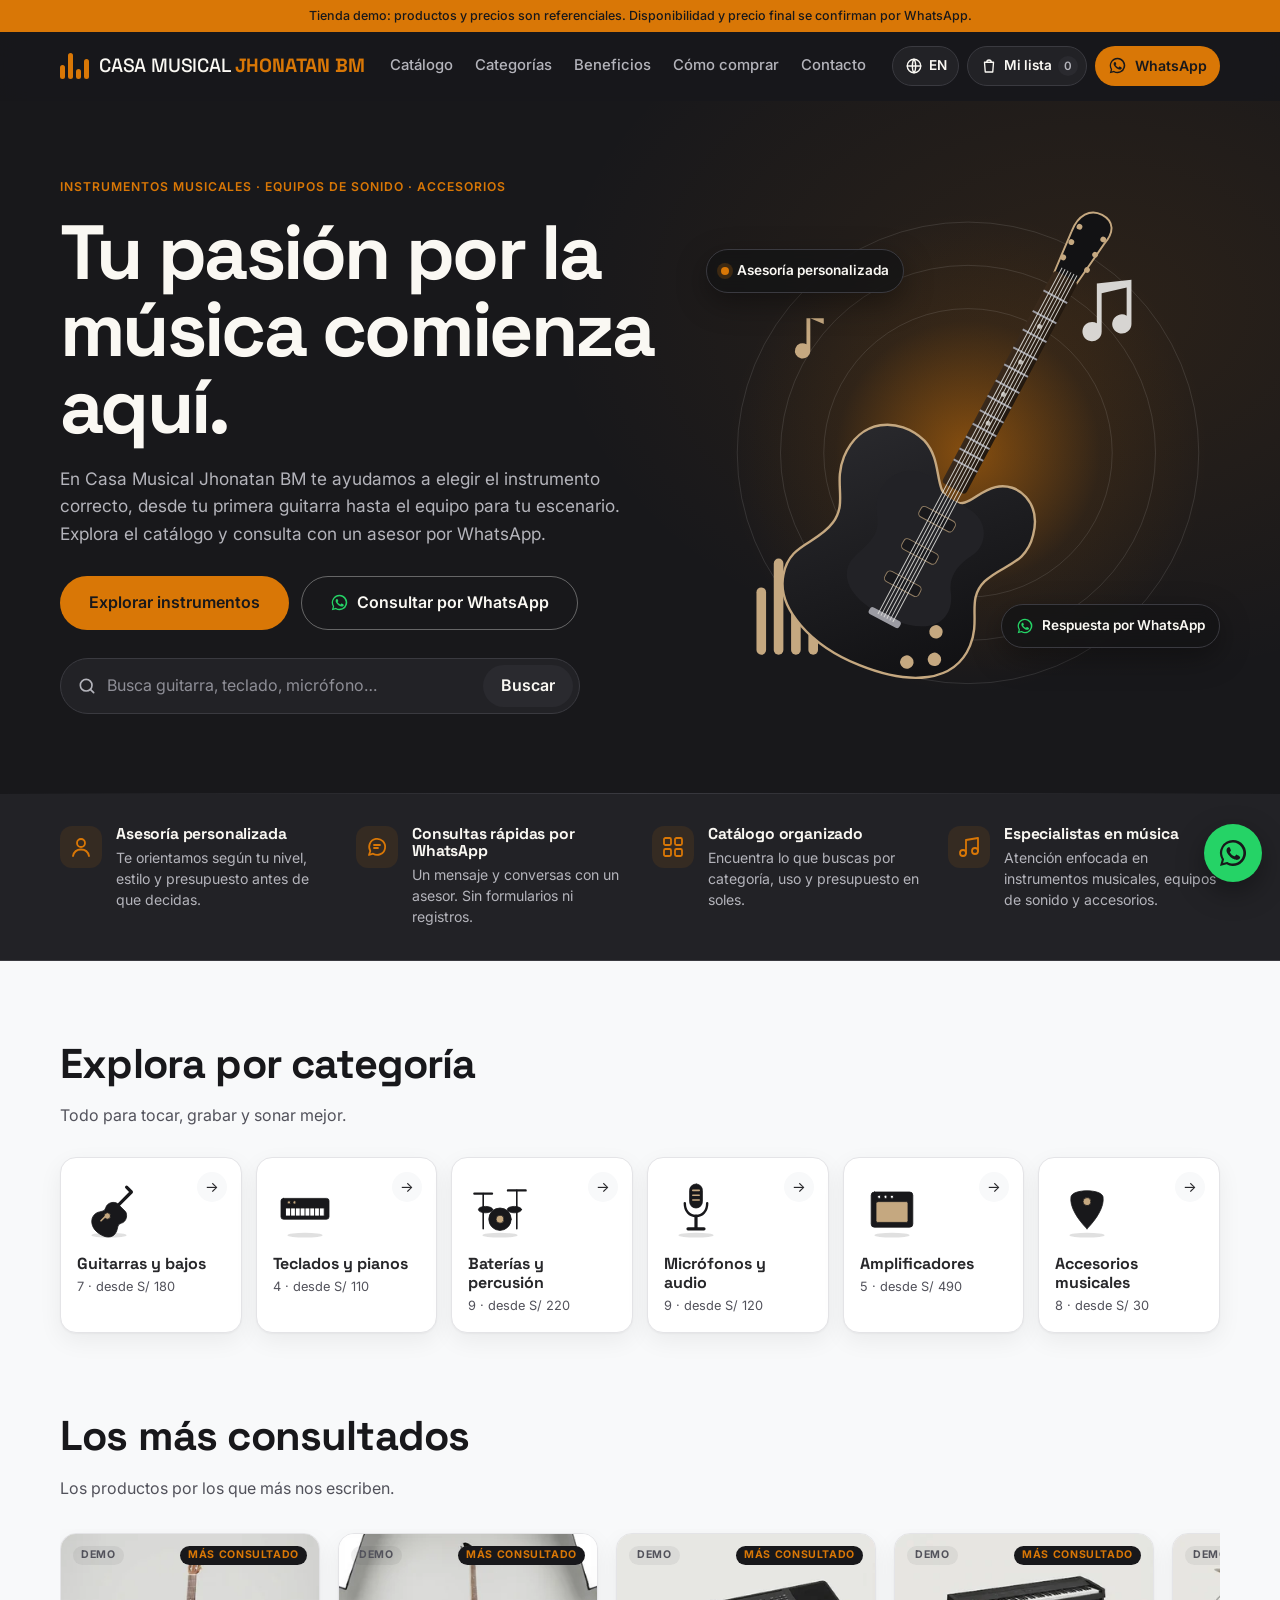
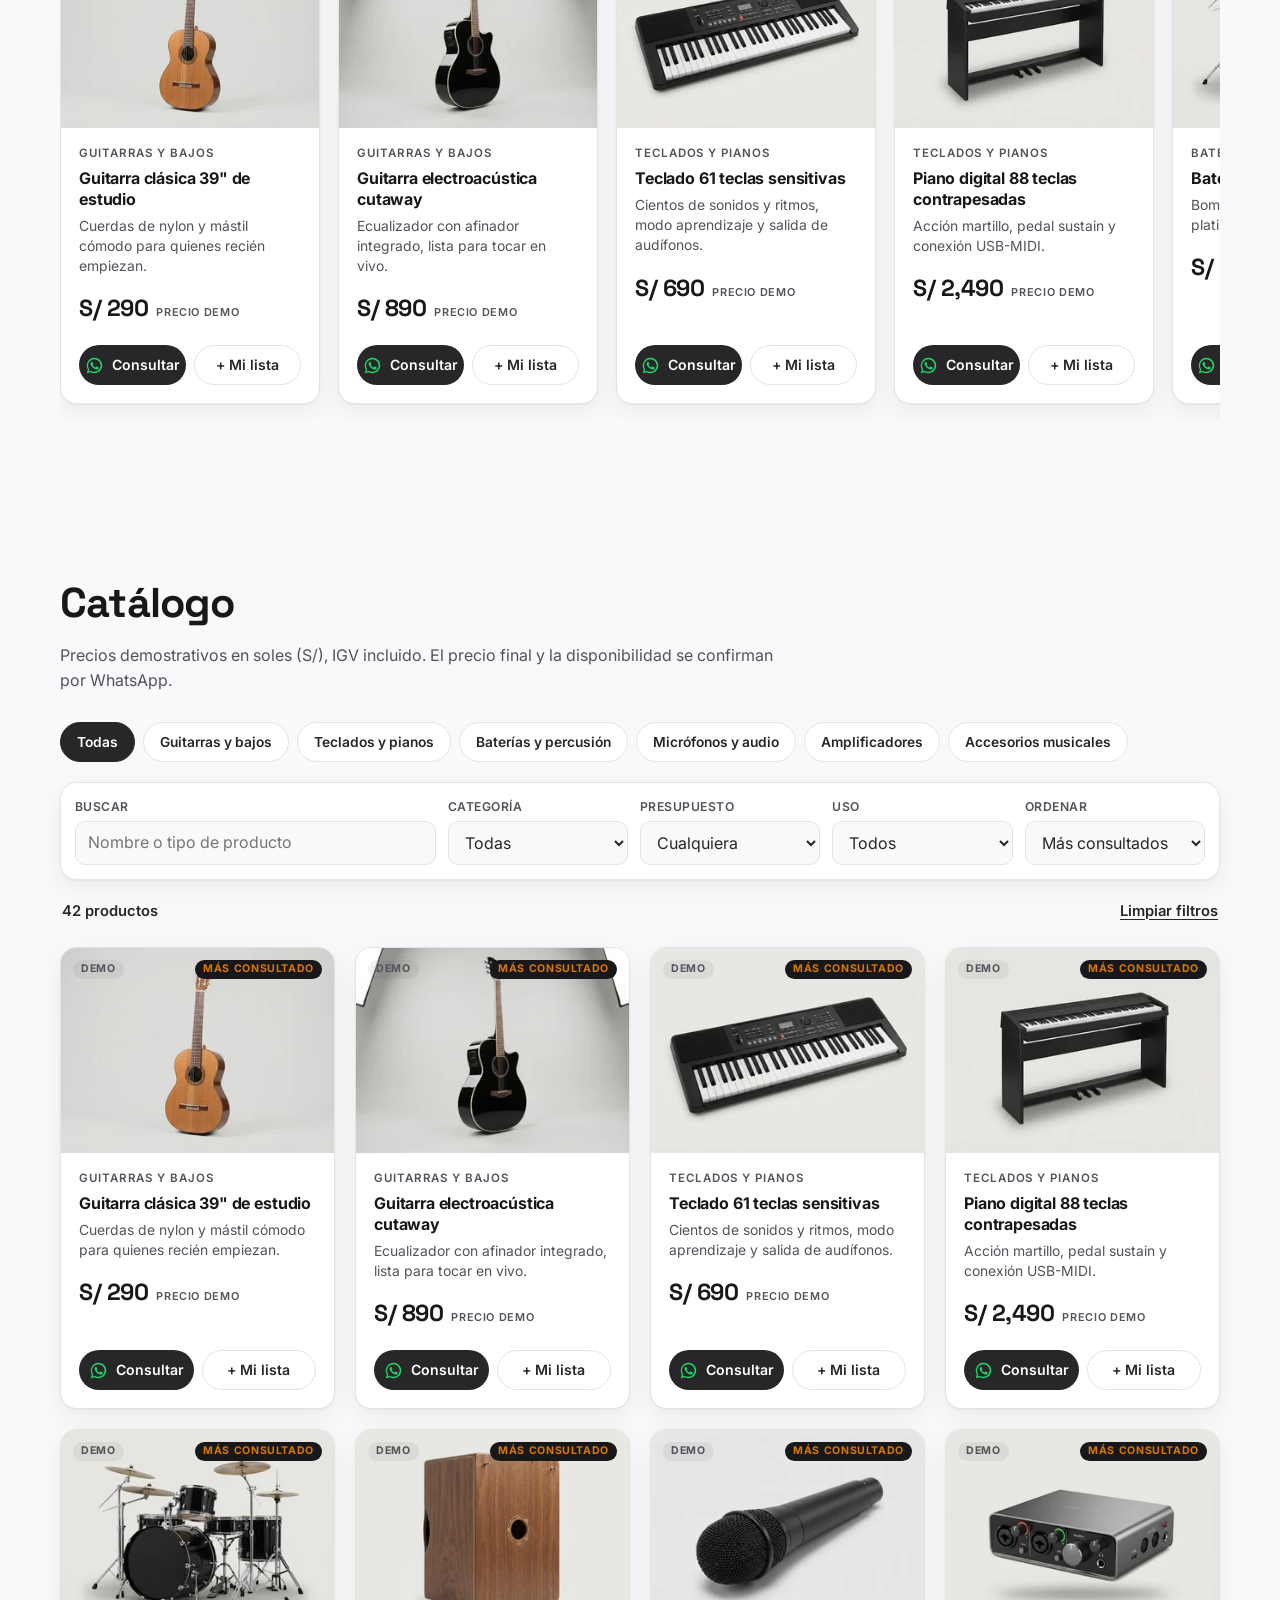
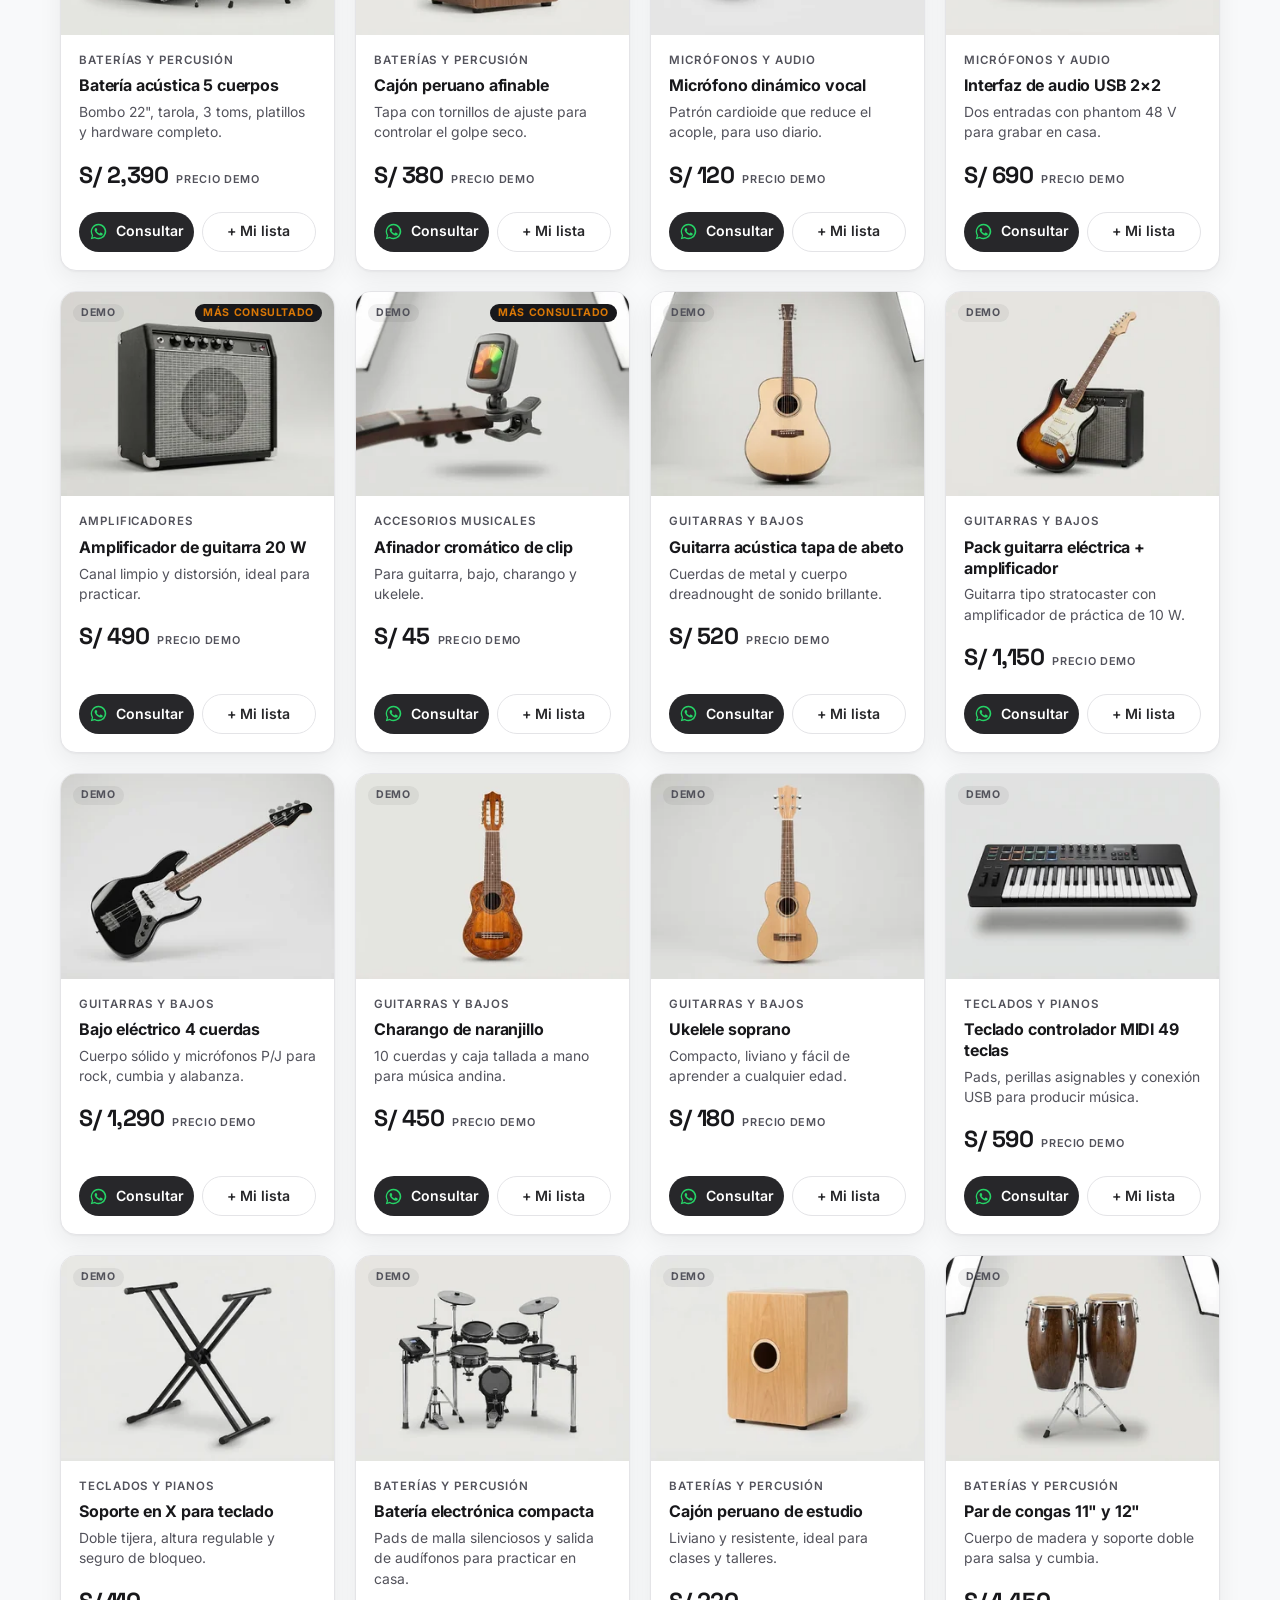
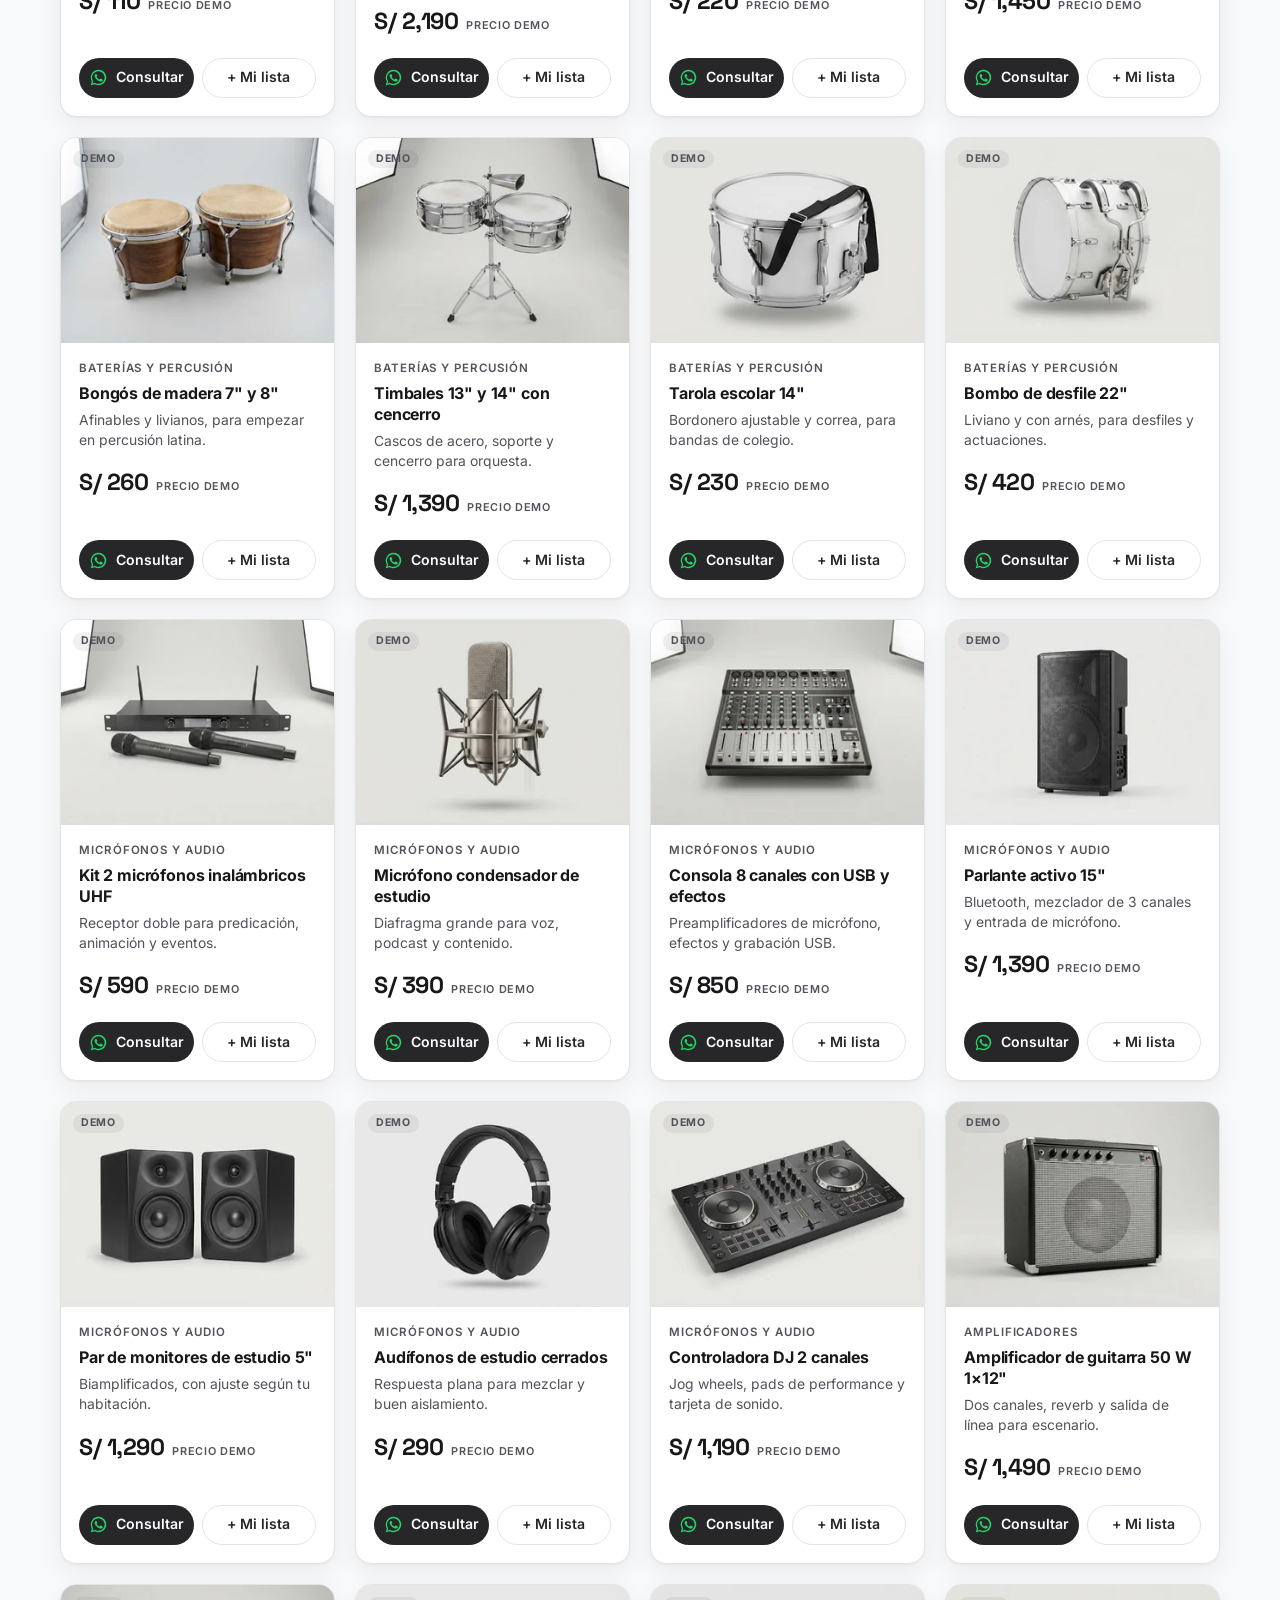
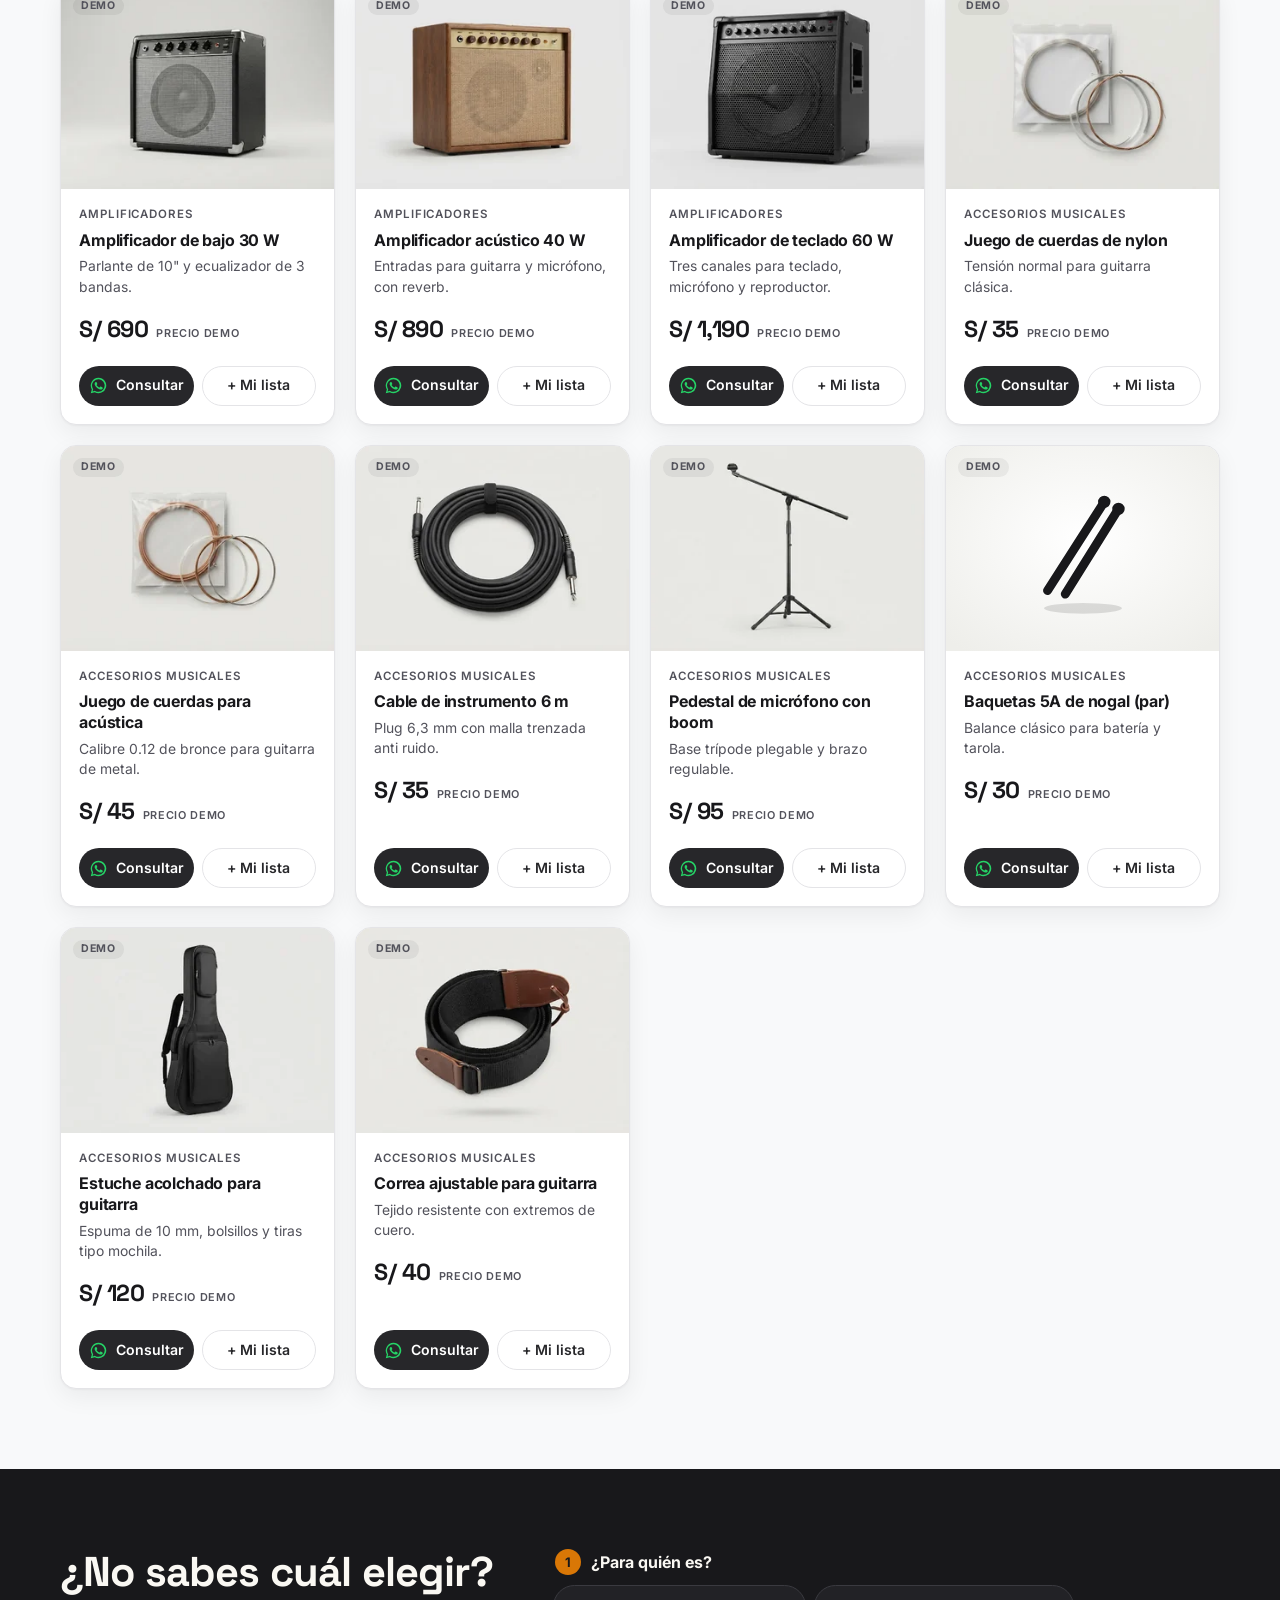
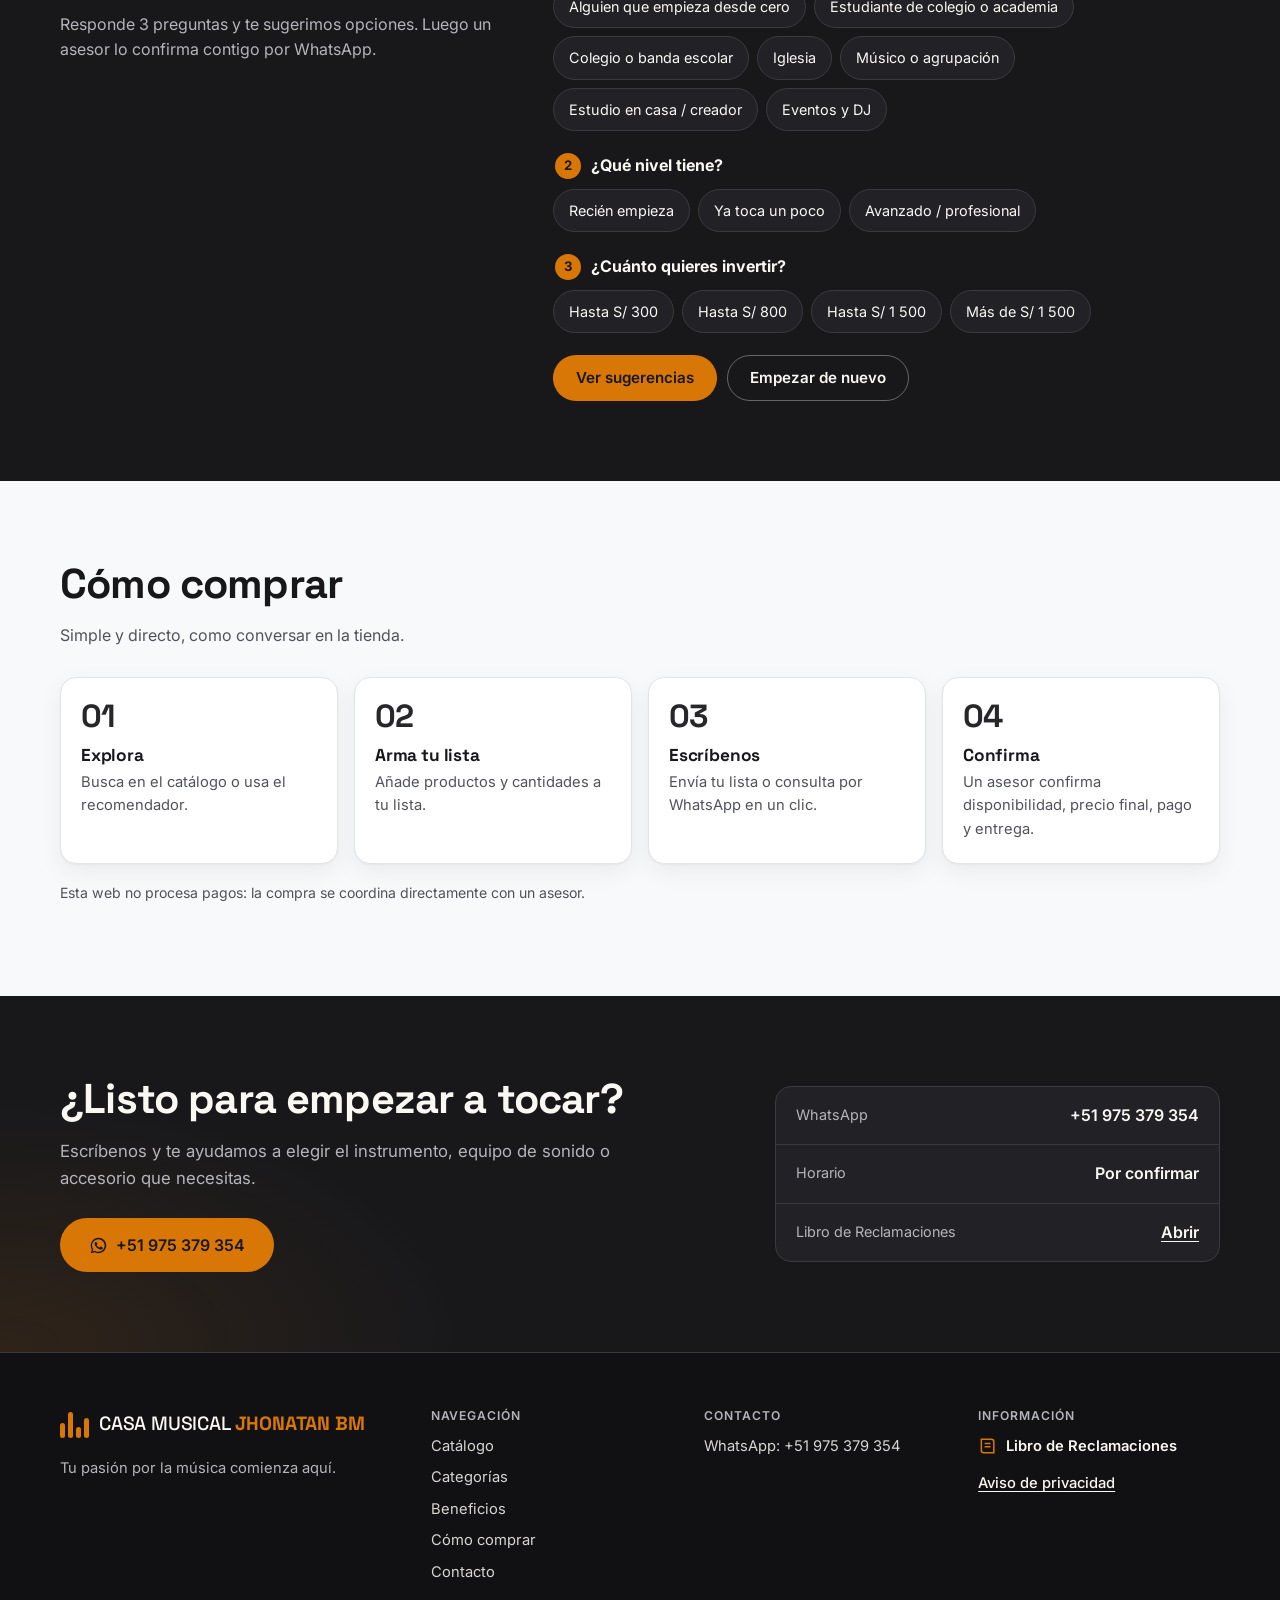
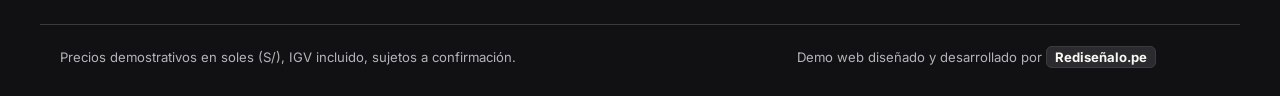
==== commit 5a4e23f6: "Cambio de marca a Casa Musical Jhonatan BM y nueva paleta - Nombre de marca, mensajes de WhatsApp (E" ====
--- a/redise-alope-limamusicstore-claude-webpage-products-prices-4ewvha/index.html
+++ b/redise-alope-limamusicstore-claude-webpage-products-prices-4ewvha/index.html
@@ -3,23 +3,23 @@
 <head>
   <meta charset="utf-8">
   <meta name="viewport" content="width=device-width, initial-scale=1">
-  <title>Lima Music Store · Instrumentos musicales, equipos de sonido y accesorios</title>
-  <meta name="description" content="Lima Music Store — Tu pasión por la música comienza aquí. Guitarras, teclados, baterías, micrófonos, amplificadores y accesorios musicales con asesoría personalizada por WhatsApp.">
-  <meta name="theme-color" content="#0B0B0C">
+  <title>Casa Musical Jhonatan BM · Instrumentos musicales, equipos de sonido y accesorios</title>
+  <meta name="description" content="Casa Musical Jhonatan BM — Tu pasión por la música comienza aquí. Guitarras, teclados, baterías, micrófonos, amplificadores y accesorios musicales con asesoría personalizada por WhatsApp.">
+  <meta name="theme-color" content="#18181B">
   <meta name="color-scheme" content="dark light">
   <link rel="canonical" href="https://sigueelritmo-demo-2026.netlify.app/">
 
   <!-- Open Graph / redes -->
   <meta property="og:type" content="website">
   <meta property="og:locale" content="es_PE">
-  <meta property="og:site_name" content="Lima Music Store">
-  <meta property="og:title" content="Lima Music Store — Tu pasión por la música comienza aquí">
+  <meta property="og:site_name" content="Casa Musical Jhonatan BM">
+  <meta property="og:title" content="Casa Musical Jhonatan BM — Tu pasión por la música comienza aquí">
   <meta property="og:description" content="Instrumentos musicales, equipos de sonido y accesorios musicales. Explora el catálogo y consulta por WhatsApp.">
   <meta property="og:url" content="https://sigueelritmo-demo-2026.netlify.app/">
   <meta property="og:image" content="https://sigueelritmo-demo-2026.netlify.app/img/og-image.png">
   <meta property="og:image:width" content="1200">
   <meta property="og:image:height" content="630">
-  <meta property="og:image:alt" content="Lima Music Store — Tu pasión por la música comienza aquí">
+  <meta property="og:image:alt" content="Casa Musical Jhonatan BM — Tu pasión por la música comienza aquí">
   <meta name="twitter:card" content="summary_large_image">
 
   <link rel="icon" href="img/favicon.svg" type="image/svg+xml">
@@ -32,11 +32,11 @@
   {
     "@context": "https://schema.org",
     "@type": "MusicStore",
-    "name": "Lima Music Store",
+    "name": "Casa Musical Jhonatan BM",
     "slogan": "Tu pasión por la música comienza aquí",
     "description": "Tienda de instrumentos musicales, equipos de sonido y accesorios musicales con asesoría por WhatsApp.",
     "url": "https://sigueelritmo-demo-2026.netlify.app/",
-    "telephone": "+51 902 826 428",
+    "telephone": "+51 975 379 354",
     "currenciesAccepted": "PEN",
     "areaServed": "PE"
   }
@@ -49,9 +49,9 @@
 
   <header class="site-header">
     <div class="wrap header-inner">
-      <a class="brand" href="#inicio" aria-label="Lima Music Store, inicio">
+      <a class="brand" href="#inicio" aria-label="Casa Musical Jhonatan BM, inicio">
         <span class="brand-mark" aria-hidden="true"><i></i><i></i><i></i><i></i></span>
-        <span class="brand-text">Lima <b>Music</b> Store</span>
+        <span class="brand-text">Casa Musical <b>Jhonatan BM</b></span>
       </a>
 
       <nav class="main-nav" id="main-nav" aria-label="Principal">
@@ -72,7 +72,7 @@
           <span class="list-label" data-i18n="nav.list">Mi lista</span>
           <span class="badge" id="list-count">0</span>
         </button>
-        <a class="btn btn-acento btn-sm head-wa" href="https://wa.me/51902826428?text=%C2%A1Hola%2C%20Lima%20Music%20Store%21%20Me%20interesa%20un%20instrumento%20musical%20y%20quisiera%20recibir%20m%C3%A1s%20informaci%C3%B3n." data-wa="general" target="_blank" rel="noopener">
+        <a class="btn btn-acento btn-sm head-wa" href="https://wa.me/51975379354?text=%C2%A1Hola%2C%20Casa%20Musical%20Jhonatan%20BM%21%20Me%20interesa%20un%20instrumento%20musical%20y%20quisiera%20recibir%20m%C3%A1s%20informaci%C3%B3n." data-wa="general" target="_blank" rel="noopener">
           <svg viewBox="0 0 32 32" aria-hidden="true"><use href="#wa-glyph"/></svg>
           <span data-i18n="nav.wa">WhatsApp</span>
         </a>
@@ -91,10 +91,10 @@
         <div class="hero-copy">
           <p class="kicker" data-i18n="hero.kicker">Instrumentos musicales · Equipos de sonido · Accesorios</p>
           <h1 id="hero-title" data-i18n="hero.title">Tu pasión por la música comienza aquí.</h1>
-          <p class="hero-sub" data-i18n="hero.sub">En Lima Music Store te ayudamos a elegir el instrumento correcto.</p>
+          <p class="hero-sub" data-i18n="hero.sub">En Casa Musical Jhonatan BM te ayudamos a elegir el instrumento correcto.</p>
           <div class="hero-ctas">
             <a class="btn btn-acento btn-lg" href="#catalogo" data-i18n="hero.cta1">Explorar instrumentos</a>
-            <a class="btn btn-ghost btn-lg" href="https://wa.me/51902826428?text=%C2%A1Hola%2C%20Lima%20Music%20Store%21%20Me%20interesa%20un%20instrumento%20musical%20y%20quisiera%20recibir%20m%C3%A1s%20informaci%C3%B3n." data-wa="general" target="_blank" rel="noopener">
+            <a class="btn btn-ghost btn-lg" href="https://wa.me/51975379354?text=%C2%A1Hola%2C%20Casa%20Musical%20Jhonatan%20BM%21%20Me%20interesa%20un%20instrumento%20musical%20y%20quisiera%20recibir%20m%C3%A1s%20informaci%C3%B3n." data-wa="general" target="_blank" rel="noopener">
               <svg viewBox="0 0 32 32" aria-hidden="true"><use href="#wa-glyph"/></svg>
               <span data-i18n="hero.cta2">Consultar por WhatsApp</span>
             </a>
@@ -110,9 +110,9 @@
           <svg class="hero-art" viewBox="0 0 520 560" role="presentation">
             <defs>
               <radialGradient id="hg-glow" cx="50%" cy="50%" r="50%">
-                <stop offset="0" stop-color="#C6F432" stop-opacity=".55"/>
-                <stop offset=".55" stop-color="#C6F432" stop-opacity=".08"/>
-                <stop offset="1" stop-color="#C6F432" stop-opacity="0"/>
+                <stop offset="0" stop-color="#D97706" stop-opacity=".55"/>
+                <stop offset=".55" stop-color="#D97706" stop-opacity=".08"/>
+                <stop offset="1" stop-color="#D97706" stop-opacity="0"/>
               </radialGradient>
               <linearGradient id="hg-body" x1="0" y1="0" x2="1" y2="1">
                 <stop offset="0" stop-color="#2A2A2E"/>
@@ -128,7 +128,7 @@
               <circle cx="260" cy="290" r="150"/><circle cx="260" cy="290" r="195"/><circle cx="260" cy="290" r="240"/>
             </g>
             <!-- Ecualizador -->
-            <g fill="#C6F432">
+            <g fill="#C5A880">
               <rect class="eq" x="40" y="430" width="10" height="70" rx="5"/>
               <rect class="eq" x="58" y="400" width="10" height="100" rx="5"/>
               <rect class="eq" x="76" y="445" width="10" height="55" rx="5"/>
@@ -136,18 +136,18 @@
             </g>
             <!-- Guitarra eléctrica -->
             <g transform="rotate(28 260 290)">
-              <path d="M247 36c-2-18 6-30 20-30s20 10 16 26l-6 50h-26z" fill="#121214" stroke="#C6F432" stroke-width="2"/>
-              <g fill="#C6F432"><circle cx="252" cy="28" r="3"/><circle cx="252" cy="46" r="3"/><circle cx="252" cy="64" r="3"/><circle cx="280" cy="28" r="3"/><circle cx="280" cy="46" r="3"/><circle cx="280" cy="64" r="3"/></g>
+              <path d="M247 36c-2-18 6-30 20-30s20 10 16 26l-6 50h-26z" fill="#121214" stroke="#C5A880" stroke-width="2"/>
+              <g fill="#C5A880"><circle cx="252" cy="28" r="3"/><circle cx="252" cy="46" r="3"/><circle cx="252" cy="64" r="3"/><circle cx="280" cy="28" r="3"/><circle cx="280" cy="46" r="3"/><circle cx="280" cy="64" r="3"/></g>
               <rect x="250" y="80" width="28" height="250" rx="4" fill="url(#hg-neck)"/>
               <g stroke="#9C9CA3" stroke-width="2">
                 <path d="M250 104h28M250 128h28M250 150h28M250 171h28M250 191h28M250 210h28M250 228h28M250 245h28M250 261h28M250 276h28M250 290h28M250 303h28"/>
               </g>
               <g fill="#F5F5F2" fill-opacity=".7"><circle cx="264" cy="139" r="2.5"/><circle cx="264" cy="181" r="2.5"/><circle cx="264" cy="219" r="2.5"/><circle cx="264" cy="253" r="2.5"/></g>
-              <path d="M214 300c-36-10-70 12-66 54 3 30 26 40 22 66-4 28-30 40-20 72 10 34 60 52 114 46 56-6 96-30 92-72-3-30-26-40-18-66 8-24 30-36 22-66-8-34-40-42-58-26-16 14-14 34-34 34-22 0-26-32-54-42z" fill="url(#hg-body)" stroke="#C6F432" stroke-width="2.5"/>
-              <path d="M236 330c-24 0-40 16-38 40 2 20 18 26 16 44-2 20-16 32-4 50 14 20 64 22 92 8 20-10 22-30 10-46-10-14-6-30 2-44 8-16 0-36-20-40-20-4-34 4-58-12z" fill="#1C1C1F"/>
-              <g fill="#0B0B0C" stroke="#C6F432" stroke-opacity=".7"><rect x="244" y="360" width="40" height="12" rx="4"/><rect x="244" y="398" width="40" height="12" rx="4"/><rect x="244" y="436" width="40" height="12" rx="4"/></g>
+              <path d="M214 300c-36-10-70 12-66 54 3 30 26 40 22 66-4 28-30 40-20 72 10 34 60 52 114 46 56-6 96-30 92-72-3-30-26-40-18-66 8-24 30-36 22-66-8-34-40-42-58-26-16 14-14 34-34 34-22 0-26-32-54-42z" fill="url(#hg-body)" stroke="#C5A880" stroke-width="2.5"/>
+              <path d="M236 330c-24 0-40 16-38 40 2 20 18 26 16 44-2 20-16 32-4 50 14 20 64 22 92 8 20-10 22-30 10-46-10-14-6-30 2-44 8-16 0-36-20-40-20-4-34 4-58-12z" fill="#222226"/>
+              <g fill="#18181B" stroke="#C5A880" stroke-opacity=".7"><rect x="244" y="360" width="40" height="12" rx="4"/><rect x="244" y="398" width="40" height="12" rx="4"/><rect x="244" y="436" width="40" height="12" rx="4"/></g>
               <rect x="246" y="478" width="36" height="8" rx="3" fill="#9C9CA3"/>
-              <g fill="#C6F432"><circle cx="318" cy="470" r="7"/><circle cx="330" cy="496" r="7"/><circle cx="306" cy="512" r="7"/></g>
+              <g fill="#C5A880"><circle cx="318" cy="470" r="7"/><circle cx="330" cy="496" r="7"/><circle cx="306" cy="512" r="7"/></g>
               <g stroke="#E8E8E3" stroke-width="1" stroke-opacity=".85">
                 <path d="M256 74V482M259.5 74V482M263 74V482M266.5 74V482M270 74V482M273.5 74V482"/>
               </g>
@@ -155,7 +155,7 @@
             <!-- Notas -->
             <g fill="#F5F5F2">
               <path d="M430 110v46a10 10 0 1 1-5-8.7V118l-26 6v40a10 10 0 1 1-5-8.7V114z" fill-opacity=".85"/>
-              <path d="M96 150v34a8 8 0 1 1-4-7V150h18v6z" fill="#C6F432"/>
+              <path d="M96 150v34a8 8 0 1 1-4-7V150h18v6z" fill="#C5A880"/>
             </g>
           </svg>
           <span class="hero-chip chip-1"><i class="dot"></i><span data-i18n="hero.chip1">Asesoría personalizada</span></span>
@@ -167,7 +167,7 @@
     <!-- Beneficios -->
     <section class="benefits" id="beneficios" aria-labelledby="ben-title">
       <div class="wrap">
-        <h2 class="sr-only" id="ben-title" data-i18n="ben.title">¿Por qué Lima Music Store?</h2>
+        <h2 class="sr-only" id="ben-title" data-i18n="ben.title">¿Por qué Casa Musical Jhonatan BM?</h2>
         <ul class="ben-grid">
           <li class="ben reveal">
             <svg viewBox="0 0 24 24" aria-hidden="true"><circle cx="12" cy="8" r="4"/><path d="M4 21c1-4.5 4.5-6.5 8-6.5s7 2 8 6.5"/></svg>
@@ -300,13 +300,13 @@
         <div>
           <h2 id="contact-title" data-i18n="contact.title">¿Listo para empezar a tocar?</h2>
           <p class="contact-sub" data-i18n="contact.sub"></p>
-          <a class="btn btn-acento btn-lg" href="https://wa.me/51902826428?text=%C2%A1Hola%2C%20Lima%20Music%20Store%21%20Me%20interesa%20un%20instrumento%20musical%20y%20quisiera%20recibir%20m%C3%A1s%20informaci%C3%B3n." data-wa="general" target="_blank" rel="noopener">
+          <a class="btn btn-acento btn-lg" href="https://wa.me/51975379354?text=%C2%A1Hola%2C%20Casa%20Musical%20Jhonatan%20BM%21%20Me%20interesa%20un%20instrumento%20musical%20y%20quisiera%20recibir%20m%C3%A1s%20informaci%C3%B3n." data-wa="general" target="_blank" rel="noopener">
             <svg viewBox="0 0 32 32" aria-hidden="true"><use href="#wa-glyph"/></svg>
-            <span>+51 902 826 428</span>
+            <span>+51 975 379 354</span>
           </a>
         </div>
         <dl class="contact-list">
-          <div><dt data-i18n="contact.wa">WhatsApp</dt><dd><a href="https://wa.me/51902826428?text=%C2%A1Hola%2C%20Lima%20Music%20Store%21%20Me%20interesa%20un%20instrumento%20musical%20y%20quisiera%20recibir%20m%C3%A1s%20informaci%C3%B3n." data-wa="general" target="_blank" rel="noopener">+51 902 826 428</a></dd></div>
+          <div><dt data-i18n="contact.wa">WhatsApp</dt><dd><a href="https://wa.me/51975379354?text=%C2%A1Hola%2C%20Casa%20Musical%20Jhonatan%20BM%21%20Me%20interesa%20un%20instrumento%20musical%20y%20quisiera%20recibir%20m%C3%A1s%20informaci%C3%B3n." data-wa="general" target="_blank" rel="noopener">+51 975 379 354</a></dd></div>
           <div><dt data-i18n="contact.hours">Horario</dt><dd data-i18n="contact.hoursV">Por confirmar</dd></div>
           <div><dt data-i18n="contact.book">Libro de Reclamaciones</dt><dd><button class="link-btn light" type="button" data-open="book-dialog" data-i18n="contact.bookBtn">Abrir</button></dd></div>
         </dl>
@@ -319,7 +319,7 @@
       <div class="footer-brand">
         <a class="brand" href="#inicio">
           <span class="brand-mark" aria-hidden="true"><i></i><i></i><i></i><i></i></span>
-          <span class="brand-text">Lima <b>Music</b> Store</span>
+          <span class="brand-text">Casa Musical <b>Jhonatan BM</b></span>
         </a>
         <p data-i18n="footer.tagline">Tu pasión por la música comienza aquí.</p>
       </div>
@@ -336,7 +336,7 @@
       <div>
         <h2 class="footer-h" data-i18n="footer.contact">Contacto</h2>
         <ul>
-          <li><a href="https://wa.me/51902826428?text=%C2%A1Hola%2C%20Lima%20Music%20Store%21%20Me%20interesa%20un%20instrumento%20musical%20y%20quisiera%20recibir%20m%C3%A1s%20informaci%C3%B3n." data-wa="general" target="_blank" rel="noopener">WhatsApp: +51 902 826 428</a></li>
+          <li><a href="https://wa.me/51975379354?text=%C2%A1Hola%2C%20Casa%20Musical%20Jhonatan%20BM%21%20Me%20interesa%20un%20instrumento%20musical%20y%20quisiera%20recibir%20m%C3%A1s%20informaci%C3%B3n." data-wa="general" target="_blank" rel="noopener">WhatsApp: +51 975 379 354</a></li>
         </ul>
       </div>
       <div>
@@ -357,7 +357,7 @@
   </footer>
 
   <!-- WhatsApp flotante -->
-  <a class="wa-float" href="https://wa.me/51902826428?text=%C2%A1Hola%2C%20Lima%20Music%20Store%21%20Me%20interesa%20un%20instrumento%20musical%20y%20quisiera%20recibir%20m%C3%A1s%20informaci%C3%B3n." data-wa="general" target="_blank" rel="noopener" data-i18n-aria="wa.float" aria-label="Escríbenos por WhatsApp">
+  <a class="wa-float" href="https://wa.me/51975379354?text=%C2%A1Hola%2C%20Casa%20Musical%20Jhonatan%20BM%21%20Me%20interesa%20un%20instrumento%20musical%20y%20quisiera%20recibir%20m%C3%A1s%20informaci%C3%B3n." data-wa="general" target="_blank" rel="noopener" data-i18n-aria="wa.float" aria-label="Escríbenos por WhatsApp">
     <svg viewBox="0 0 32 32" aria-hidden="true"><use href="#wa-glyph"/></svg>
   </a>
 
--- a/redise-alope-limamusicstore-claude-webpage-products-prices-4ewvha/css/styles.css
+++ b/redise-alope-limamusicstore-claude-webpage-products-prices-4ewvha/css/styles.css
@@ -1,5 +1,5 @@
 /* =========================================================
-   Lima Music Store · Hoja de estilos
+   Casa Musical Jhonatan BM · Hoja de estilos
    1. Tokens   2. Base   3. Botones   4. Cabecera   5. Hero
    6. Secciones   7. Catálogo   8. Recomendador   9. Pasos y contacto
    10. Pie   11. Diálogos   12. Utilidades   13. Responsive
@@ -7,28 +7,32 @@
 
 /* 1. Tokens -------------------------------------------------- */
 :root {
-  --bg: #0B0B0C;
-  --surface: #141416;
-  --surface-2: #1C1C1F;
-  --line: #2A2A2E;
-  --text: #F5F5F2;
-  --muted: #A6A6AD;
-
-  --acento: #C6F432;        /* lima vibrante: negro sobre acento 15:1 */
-  --acento-hover: #D6FF55;
-  --on-acento: #0B0B0C;
-
-  --light: #F4F4F1;
+  /* Bandas oscuras: cabecera, hero, recomendador, contacto y pie */
+  --bg: #18181B;            /* negro asfalto */
+  --surface: #222226;
+  --surface-2: #2A2A2F;
+  --line: #3A3A40;
+  --text: #FAF8F3;          /* marfil */
+  --muted: #B4B4BB;
+
+  --acento: #D97706;        /* bronce: negro asfalto sobre acento 5.5:1 */
+  --acento-hover: #E8912A;
+  --on-acento: #18181B;
+  --champan: #C5A880;       /* dorado champán para detalles decorativos */
+
+  /* Secciones claras */
+  --light: #F8F9FA;         /* blanco cálido, fondo principal */
   --card: #FFFFFF;
-  --light-line: #E3E3DE;
-  --light-text: #0B0B0C;
-  --light-muted: #55555C;   /* 7:1 sobre blanco */
+  --light-line: #E4E4E7;
+  --ink: #18181B;           /* títulos */
+  --light-text: #27272A;    /* gris marengo para lectura */
+  --light-muted: #52525B;   /* 7.7:1 sobre blanco */
 
   --wa: #25D366;
 
   /* Ilustraciones de producto */
-  --art-ink: #141416;
-  --art-accent: #C6F432;
+  --art-ink: #18181B;
+  --art-accent: #C5A880;
   --art-light: #FFFFFF;
   --art-shadow: rgba(0, 0, 0, .12);
 
@@ -70,13 +74,13 @@
 .btn-sm { min-height: 40px; padding: 8px 14px; font-size: .88rem; }
 .btn-lg { min-height: 54px; padding: 14px 28px; font-size: 1rem; }
 .btn-acento { background: var(--acento); color: var(--on-acento); }
-.btn-acento:hover { background: var(--acento-hover); box-shadow: 0 8px 24px rgba(198, 244, 50, .25); }
+.btn-acento:hover { background: var(--acento-hover); box-shadow: 0 8px 24px rgba(217, 119, 6, .25); }
 .btn-ghost { border-color: rgba(245, 245, 242, .35); color: var(--text); background: transparent; }
 .btn-ghost:hover { border-color: var(--text); background: rgba(245, 245, 242, .06); }
 .btn-ghost svg { color: var(--wa); }
 .btn-wa { background: var(--light-text); color: #fff; }
 .btn-wa svg { color: var(--wa); }
-.btn-wa:hover { background: #26262a; }
+.btn-wa:hover { background: #3A3A40; }
 .btn-outline { background: transparent; border-color: var(--light-line); color: var(--light-text); }
 .btn-outline:hover { border-color: var(--light-text); }
 .btn-added { background: var(--acento); color: var(--on-acento); border-color: var(--acento); }
@@ -85,9 +89,9 @@
 
 /* 4. Cabecera ------------------------------------------------ */
 .demo-bar { margin: 0; background: var(--acento); color: var(--on-acento); font-size: .78rem; font-weight: 500; text-align: center; padding: 6px 16px; }
-.site-header { position: sticky; top: 0; z-index: 30; background: rgba(11, 11, 12, .82); -webkit-backdrop-filter: saturate(160%) blur(14px); backdrop-filter: saturate(160%) blur(14px); border-bottom: 1px solid transparent; transition: border-color .2s; }
+.site-header { position: sticky; top: 0; z-index: 30; background: rgba(24, 24, 27, .82); -webkit-backdrop-filter: saturate(160%) blur(14px); backdrop-filter: saturate(160%) blur(14px); border-bottom: 1px solid transparent; transition: border-color .2s; }
 .site-header.scrolled { border-bottom-color: var(--line); }
-.header-inner { display: flex; align-items: center; gap: 20px; min-height: 68px; }
+.header-inner { display: flex; align-items: center; gap: 16px; min-height: 68px; }
 .brand { display: inline-flex; align-items: center; gap: 10px; text-decoration: none; white-space: nowrap; }
 .brand-mark { display: inline-flex; align-items: flex-end; gap: 3px; height: 26px; }
 .brand-mark i { display: block; width: 5px; border-radius: 3px; background: var(--acento); }
@@ -96,18 +100,18 @@
 .brand-text { font-family: var(--f-titulo); font-weight: 500; font-size: 1.2rem; letter-spacing: -.01em; text-transform: uppercase; }
 .brand-text b { font-weight: 700; color: var(--acento); }
 .main-nav { display: flex; gap: 2px; margin-left: auto; }
-.main-nav a { text-decoration: none; padding: 8px 12px; border-radius: 8px; font-weight: 500; font-size: .93rem; color: var(--muted); transition: color .2s, background .2s; }
+.main-nav a { text-decoration: none; white-space: nowrap; padding: 8px 10px; border-radius: 8px; font-weight: 500; font-size: .93rem; color: var(--muted); transition: color .2s, background .2s; }
 .main-nav a:hover { color: var(--text); background: var(--surface-2); }
 .header-actions { display: flex; align-items: center; gap: 8px; }
-.icon-btn { display: inline-flex; align-items: center; gap: 6px; min-height: 40px; padding: 6px 12px; border-radius: 999px; border: 1px solid var(--line); background: var(--surface); color: var(--text); font-weight: 600; font-size: .85rem; transition: border-color .2s, background .2s; }
+.icon-btn { white-space: nowrap; display: inline-flex; align-items: center; gap: 6px; min-height: 40px; padding: 6px 12px; border-radius: 999px; border: 1px solid var(--line); background: var(--surface); color: var(--text); font-weight: 600; font-size: .85rem; transition: border-color .2s, background .2s; }
 .icon-btn:hover { border-color: var(--muted); }
-.icon-btn svg { width: 18px; height: 18px; fill: none; stroke: currentColor; stroke-width: 1.8; stroke-linecap: round; stroke-linejoin: round; }
+.icon-btn svg { flex: none; width: 18px; height: 18px; fill: none; stroke: currentColor; stroke-width: 1.8; stroke-linecap: round; stroke-linejoin: round; }
 .badge { min-width: 20px; height: 20px; padding: 0 6px; border-radius: 999px; background: var(--surface-2); color: var(--muted); font-size: .72rem; display: inline-grid; place-items: center; transition: background .2s, color .2s; }
 .badge.on { background: var(--acento); color: var(--on-acento); }
 .menu-btn { display: none; padding: 6px 10px; }
 
 /* 5. Hero ---------------------------------------------------- */
-.hero { position: relative; overflow: hidden; background: radial-gradient(70% 90% at 85% 30%, rgba(198, 244, 50, .10), transparent 60%), var(--bg); }
+.hero { position: relative; overflow: hidden; background: radial-gradient(70% 90% at 85% 30%, rgba(217, 119, 6, .10), transparent 60%), var(--bg); }
 .hero::after { content: ""; position: absolute; inset: auto 0 0; height: 1px; background: linear-gradient(90deg, transparent, var(--line), transparent); }
 .hero-inner { display: grid; grid-template-columns: 1.1fr .9fr; align-items: center; gap: 40px; padding-top: 72px; padding-bottom: 80px; }
 .kicker { display: inline-block; color: var(--acento); font-weight: 600; letter-spacing: .08em; text-transform: uppercase; font-size: .76rem; margin-bottom: 18px; }
@@ -118,7 +122,7 @@
 .hero-search:focus-within { border-color: var(--muted); }
 .hero-search > svg { width: 20px; height: 20px; flex: none; fill: none; stroke: var(--muted); stroke-width: 2; stroke-linecap: round; }
 .hero-search input { flex: 1; min-width: 0; min-height: 42px; border: 0; background: transparent; color: var(--text); outline: none; }
-.hero-search input::placeholder { color: #85858c; }
+.hero-search input::placeholder { color: #8E8E96; }
 .hero-search button { min-height: 42px; padding: 0 18px; border: 0; border-radius: 999px; background: var(--surface-2); color: var(--text); font-weight: 600; }
 .hero-search button:hover { background: var(--line); }
 .hero-copy { min-width: 0; }
@@ -129,7 +133,7 @@
 @keyframes eq { from { transform: scaleY(.45); } to { transform: scaleY(1); } }
 .hero-chip { position: absolute; display: inline-flex; align-items: center; gap: 8px; padding: 10px 14px; border-radius: 999px; background: rgba(20, 20, 22, .85); border: 1px solid var(--line); -webkit-backdrop-filter: blur(8px); backdrop-filter: blur(8px); font-size: .85rem; font-weight: 600; box-shadow: 0 10px 30px rgba(0, 0, 0, .35); animation: float 6s ease-in-out infinite; }
 .hero-chip svg { width: 18px; height: 18px; color: var(--wa); }
-.hero-chip .dot { width: 8px; height: 8px; border-radius: 50%; background: var(--acento); box-shadow: 0 0 0 4px rgba(198, 244, 50, .2); }
+.hero-chip .dot { width: 8px; height: 8px; border-radius: 50%; background: var(--acento); box-shadow: 0 0 0 4px rgba(217, 119, 6, .2); }
 .chip-1 { top: 14%; left: -2%; }
 .chip-2 { bottom: 12%; right: 0; animation-delay: -3s; }
 @keyframes float { 50% { transform: translateY(-8px); } }
@@ -138,6 +142,7 @@
 .section { padding: 80px 0; }
 .pt-0 { padding-top: 0; }
 .section-light { background: var(--light); color: var(--light-text); }
+.section-light :is(h2, h3), .dlg :is(h2, h3), .card-title, .price strong { color: var(--ink); }
 .section-dark { background: var(--bg); color: var(--text); }
 .section-head { margin-bottom: 28px; max-width: 46em; }
 .section-sub { color: var(--light-muted); margin: 0; }
@@ -147,7 +152,7 @@
 .benefits { background: var(--surface); border-bottom: 1px solid var(--line); padding: 32px 0; }
 .ben-grid { display: grid; grid-template-columns: repeat(4, 1fr); gap: 24px; }
 .ben { display: flex; gap: 14px; align-items: flex-start; }
-.ben svg { width: 42px; height: 42px; flex: none; padding: 9px; border-radius: 12px; background: rgba(198, 244, 50, .1); fill: none; stroke: var(--acento); stroke-width: 1.8; stroke-linecap: round; stroke-linejoin: round; }
+.ben svg { width: 42px; height: 42px; flex: none; padding: 9px; border-radius: 12px; background: rgba(217, 119, 6, .1); fill: none; stroke: var(--acento); stroke-width: 1.8; stroke-linecap: round; stroke-linejoin: round; }
 .ben h3 { font-size: .98rem; margin-bottom: 4px; }
 .ben p { margin: 0; color: var(--muted); font-size: .88rem; line-height: 1.5; }
 
@@ -174,8 +179,8 @@
 .card:hover .card-media .photo { transform: scale(1.04); }
 .card:hover .card-media .art { transform: scale(1.06); }
 .tag { position: absolute; font-size: .66rem; font-weight: 700; padding: 4px 8px; border-radius: 999px; text-transform: uppercase; letter-spacing: .06em; line-height: 1; }
-.tag-demo { top: 12px; left: 12px; background: rgba(11, 11, 12, .06); color: var(--light-muted); }
-.tag-pop { top: 12px; right: 12px; background: var(--light-text); color: var(--acento); }
+.tag-demo { top: 12px; left: 12px; background: rgba(24, 24, 27, .06); color: var(--light-muted); }
+.tag-pop { top: 12px; right: 12px; background: var(--ink); color: var(--acento); }
 .tag-inline { font-size: .72rem; background: var(--light); padding: 2px 8px; border-radius: 999px; }
 .card-body { display: flex; flex-direction: column; gap: 4px; padding: 16px 18px 18px; flex: 1; }
 .card-cat { margin: 0; font-size: .72rem; color: var(--light-muted); text-transform: uppercase; letter-spacing: .08em; font-weight: 600; }
@@ -199,7 +204,7 @@
 .filters { display: grid; grid-template-columns: 2fr repeat(4, 1fr); gap: 12px; background: var(--card); border: 1px solid var(--light-line); border-radius: var(--radio); padding: 14px; box-shadow: var(--sombra); }
 .f { display: flex; flex-direction: column; gap: 4px; font-size: .76rem; font-weight: 600; color: var(--light-muted); text-transform: uppercase; letter-spacing: .04em; }
 .f input, .f select { min-height: 44px; padding: 0 12px; border: 1px solid var(--light-line); border-radius: var(--radio-sm); background: var(--light); color: var(--light-text); font-size: 1rem; font-weight: 400; text-transform: none; letter-spacing: 0; width: 100%; }
-.f input:focus, .f select:focus { border-color: var(--light-text); outline: none; box-shadow: 0 0 0 3px rgba(11, 11, 12, .1); }
+.f input:focus, .f select:focus { border-color: var(--light-text); outline: none; box-shadow: 0 0 0 3px rgba(24, 24, 27, .1); }
 .filters-meta { display: flex; justify-content: space-between; align-items: center; margin: 14px 2px 18px; font-weight: 600; font-size: .92rem; }
 .empty { color: var(--light-muted); padding: 16px 0; }
 
@@ -230,7 +235,7 @@
 .steps h3 { margin-bottom: 6px; }
 .steps p { margin: 0; color: var(--light-muted); font-size: .92rem; }
 .note { margin-top: 18px; font-size: .88rem; color: var(--light-muted); }
-.contact-band { background: radial-gradient(60% 120% at 0% 100%, rgba(198, 244, 50, .12), transparent 60%), var(--bg); }
+.contact-band { background: radial-gradient(60% 120% at 0% 100%, rgba(217, 119, 6, .12), transparent 60%), var(--bg); }
 .contact { display: grid; grid-template-columns: 1.2fr .8fr; gap: 48px; align-items: center; }
 .contact-sub { font-size: 1.05rem; max-width: 34em; margin-bottom: 26px; }
 .contact-list { display: grid; gap: 0; margin: 0; border: 1px solid var(--line); border-radius: var(--radio); background: var(--surface); }
@@ -243,7 +248,7 @@
 .contact-list .link-btn { padding: 0; }
 
 /* 10. Pie ---------------------------------------------------- */
-.site-footer { background: #070708; color: var(--text); border-top: 1px solid var(--line); padding: 56px 0 28px; font-size: .92rem; }
+.site-footer { background: #111113; color: var(--text); border-top: 1px solid var(--line); padding: 56px 0 28px; font-size: .92rem; }
 .footer-grid { display: grid; grid-template-columns: 1.4fr 1fr 1fr 1fr; gap: 32px; }
 .footer-brand p { color: var(--muted); margin-top: 12px; }
 .footer-h { font-family: var(--f-texto); font-size: .76rem; font-weight: 600; text-transform: uppercase; letter-spacing: .08em; color: var(--muted); margin-bottom: 12px; }
@@ -343,7 +348,19 @@
 .no-js .reveal { opacity: 1; transform: none; }
 
 /* 13. Responsive --------------------------------------------- */
+@media (max-width: 1240px) {
+  .list-label, .head-wa span { display: none; }   /* icono + contador: deja sitio al nombre de la marca */
+  .head-wa { width: 40px; padding: 0; }
+}
+@media (max-width: 1240px) {
+  .list-label, .head-wa span { display: none; }   /* icono + contador: deja sitio al nombre de la marca */
+  .head-wa { width: 40px; padding: 0; }
+}
 @media (max-width: 1100px) {
+  .brand-text { font-size: 1rem; line-height: 1.05; }
+  .brand-text b { display: block; font-size: 1.12em; }
+  .brand-text { font-size: 1rem; line-height: 1.05; }
+  .brand-text b { display: block; font-size: 1.12em; }
   .cat-grid { grid-template-columns: repeat(3, 1fr); }
   .filters { grid-template-columns: repeat(2, 1fr); }
   .f-search { grid-column: 1 / -1; }
@@ -371,8 +388,9 @@
   .wrap { padding: 0 16px; }
   .section { padding: 56px 0; }
   .pt-0 { padding-top: 0; }
-  .brand-text { font-size: 1rem; }
-  .brand-mark { height: 22px; }
+  .brand-text { font-size: .9rem; line-height: 1.05; }
+  .brand-text b { display: block; font-size: 1.12em; }   /* nombre en dos líneas */
+  .brand-mark { height: 26px; }
   .header-inner { gap: 8px; min-height: 60px; }
   .header-actions { gap: 6px; }
   .icon-btn { min-height: 38px; padding: 6px 9px; }
@@ -416,12 +434,12 @@
 @media (max-width: 400px) {
   .head-wa { display: none; }   /* el botón flotante de WhatsApp sigue visible */
   .brand { gap: 7px; }
-  .brand-text { font-size: .92rem; }
+  .brand-text { font-size: .85rem; }
 }
 @media (max-width: 360px) {
   .grid { grid-template-columns: 1fr; }
   .card-desc { display: block; }
-  .brand-text { font-size: .85rem; }
+  .brand-text { font-size: .8rem; }
 }
 @media (prefers-reduced-motion: reduce) {
   html { scroll-behavior: auto; }
